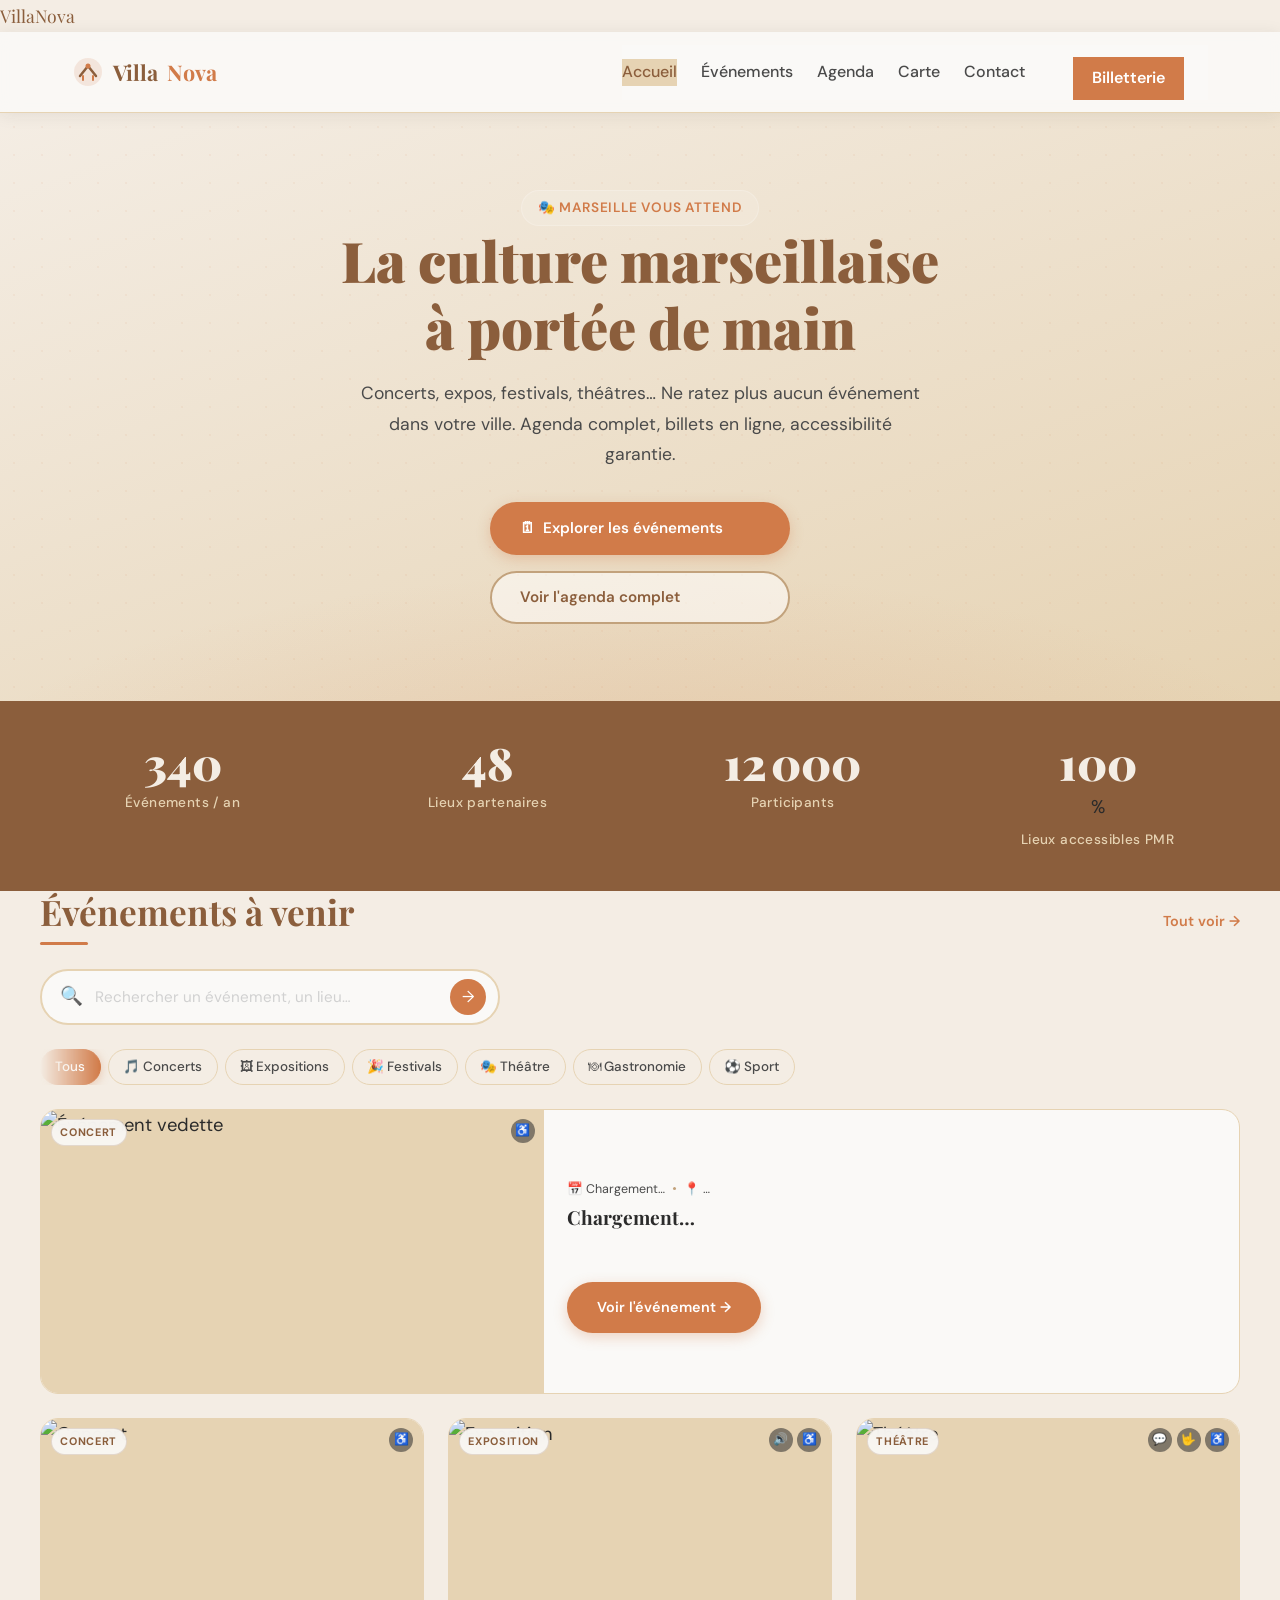
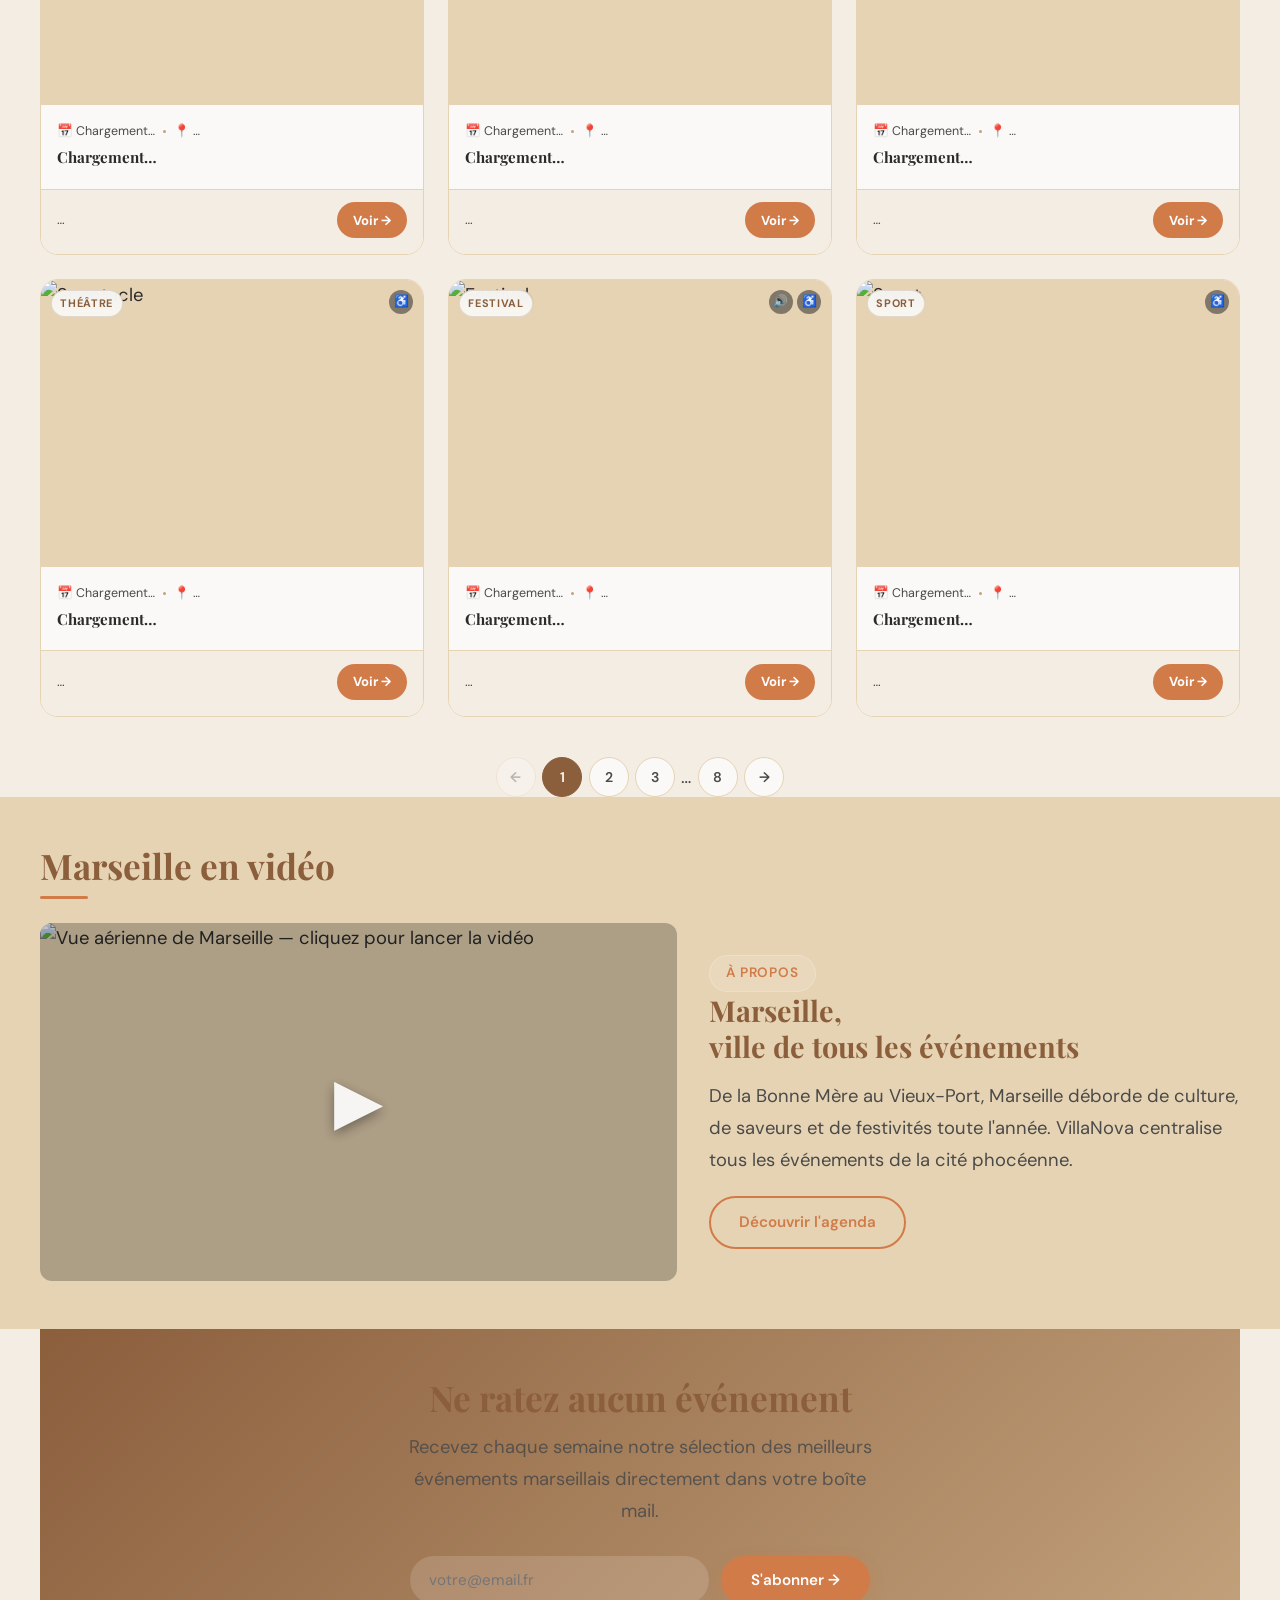
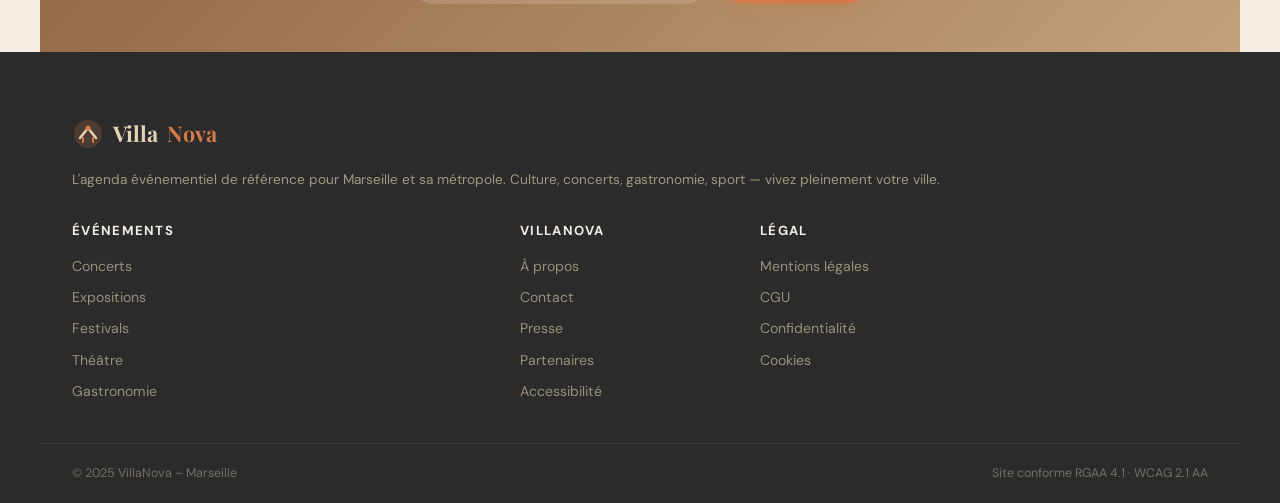
==== index.html @ 2a0ca574 "refonte href toujours en cours" ====
<!DOCTYPE html>
<html lang="fr">
<head>
  <meta charset="UTF-8">
  <meta name="viewport" content="width=device-width, initial-scale=1.0">
  <title>VillaNova – Événements à Marseille</title>
  <meta name="description" content="Découvrez tous les événements culturels, concerts, expositions et festivals à Marseille avec VillaNova, votre agenda événementiel marseillais.">
  <meta name="theme-color" content="#D17B49">
  <meta property="og:title" content="VillaNova – Événements à Marseille">
  <meta property="og:description" content="Agenda événementiel marseillais : culture, concerts, expos, gastronomie.">
  <meta property="og:type" content="website">
  <link rel="preconnect" href="https://fonts.googleapis.com">
  <link rel="preconnect" href="https://fonts.gstatic.com" crossorigin>
  <link href="https://fonts.googleapis.com/css2?family=Playfair+Display:wght@400;600;700;900&family=DM+Sans:wght@300;400;500;600&display=swap" rel="stylesheet">
  <link rel="stylesheet" href="SCSS/main.css" media="all">
</head>
<body>

  <!-- Loader -->
  <div id="page-loader" role="status" aria-label="Chargement de la page">
    <div class="loader-ring"></div>
    <span style="font-family:var(--font-titre);color:var(--brun-chaud);font-size:1.1rem;">VillaNova</span>
  </div>

  <a class="skip-link" href="#main-content">Aller au contenu principal</a>

  <!--HEADER-->
  <header class="site-header" role="banner">
    <div class="nav-inner">
      <a href="index.html" class="logo" aria-label="VillaNova - Accueil">
        <svg viewBox="0 0 32 32" fill="none" xmlns="http://www.w3.org/2000/svg" aria-hidden="true">
          <circle cx="16" cy="16" r="14" fill="#D17B49" opacity=".15"/>
          <path d="M8 20 L16 10 L24 20" stroke="#8B5E3C" stroke-width="2.5" stroke-linecap="round" stroke-linejoin="round"/>
          <path d="M11 20 L11 24 M21 20 L21 24" stroke="#D17B49" stroke-width="2" stroke-linecap="round"/>
          <circle cx="16" cy="10" r="2.5" fill="#D17B49"/>
        </svg>
        Villa<span class="accent">Nova</span>
      </a>
      <nav aria-label="Navigation principale">
        <ul class="nav-links" role="list">
          <li><a href="index.html" aria-current="page">Accueil</a></li>
          <li><a href="html/evenement-detail.html">Événements</a></li>
          <li><a href="html/agenda.html">Agenda</a></li>
          <li><a href="html/carte.html">Carte</a></li>
          <li><a href="html/contact.html">Contact</a></li>
          <li><a href="html/billeterie.html" class="nav-cta">Billetterie</a></li>
        </ul>
      </nav>
      <button class="nav-burger" id="nav-burger" aria-expanded="false" aria-controls="nav-links" aria-label="Ouvrir le menu">
        <span></span><span></span><span></span>
      </button>
    </div>
  </header>
  <!--main-->
  <main id="main-content">

    <!--HERO-->
    <section class="hero" aria-labelledby="hero-title">
      <div class="hero-content">
        <span class="hero-eyebrow" aria-hidden="true">🎭 Marseille vous attend</span>
        <h1 id="hero-title">La culture marseillaise<br>à portée de main</h1>
        <p>Concerts, expos, festivals, théâtres… Ne ratez plus aucun événement dans votre ville. Agenda complet, billets en ligne, accessibilité garantie.</p>
        <div class="hero-actions">
          <a href="html/evenement-detail.html" class="btn btn-primary">
            <span aria-hidden="true">🗓</span> Explorer les événements
          </a>
          <a href="html/agenda.html" class="btn btn-secondary">Voir l'agenda complet</a>
        </div>
      </div>
    </section>

    <!--STATS-->
    <section class="stats-band" aria-label="Statistiques VillaNova">
      <div class="stats-inner">
        <div class="stat-item animate-in">
          <strong data-count="340">0</strong>
          <span>Événements / an</span>
        </div>
        <div class="stat-item animate-in">
          <strong data-count="48">0</strong>
          <span>Lieux partenaires</span>
        </div>
        <div class="stat-item animate-in">
          <strong data-count="12000">0</strong>
          <span>Participants</span>
        </div>
        <div class="stat-item animate-in">
          <strong data-count="100">0</strong>%
          <span>Lieux accessibles PMR</span>
        </div>
      </div>
    </section>

    <!--EVENTS SECTION-->
    <section id="evenements" class="section" aria-labelledby="section-events-title">

      <div class="section-header">
        <h2 class="section-title" id="section-events-title">Événements à venir</h2>
        <a href="html/agenda.html" class="section-link" aria-label="Voir tous les événements">Tout voir →</a>
      </div>

      <!--Research -->
      <div class="search-bar" role="search" style="margin-bottom:1.5rem;">
        <span aria-hidden="true">🔍</span>
        <input type="search" id="search-input" placeholder="Rechercher un événement, un lieu…"
          aria-label="Rechercher un événement" autocomplete="off">
        <button id="search-btn" aria-label="Lancer la recherche">→</button>
      </div>

      <!--Filters-->
      <div class="filters-bar" role="group" aria-label="Filtrer par catégorie"
        style="position:static;background:transparent;border:none;padding:0 0 1.5rem;">
        <div class="filters-inner" style="padding:0;">
          <button class="filter-tag active" data-filter="all"      aria-pressed="true">Tous</button>
          <button class="filter-tag"        data-filter="concert"  aria-pressed="false">🎵 Concerts</button>
          <button class="filter-tag"        data-filter="expo"     aria-pressed="false">🖼 Expositions</button>
          <button class="filter-tag"        data-filter="festival" aria-pressed="false">🎉 Festivals</button>
          <button class="filter-tag"        data-filter="theatre"  aria-pressed="false">🎭 Théâtre</button>
          <button class="filter-tag"        data-filter="gastro"   aria-pressed="false">🍽 Gastronomie</button>
          <button class="filter-tag"        data-filter="sport"    aria-pressed="false">⚽ Sport</button>
        </div>
      </div>

      <!--EVENTS SCHEDULE-->
      <div class="events-grid" id="events-grid" role="list">

        <!--FEATURED EVENT — dynamically loaded from OpenAgenda-->
        <article class="event-card event-featured" data-category="concert" role="listitem" aria-labelledby="ev-feat-title">
          <div class="card-img-wrap">
            <picture>
              <img
                id="ev-feat-img"
                src="https://images.unsplash.com/photo-1514320291840-2e0a9bf2a9ae?w=800&q=80"
                alt="Événement vedette"
                loading="eager"
                width="800"
                height="450">
            </picture>
            <span class="card-badge" id="ev-feat-badge" aria-label="Catégorie">Concert</span>
            <div class="card-accessibility" aria-label="Accessibilité">
              <span title="Accessible PMR" aria-label="Accès fauteuil roulant">♿</span>
            </div>
          </div>
          <div class="card-body">
            <div class="card-meta">
              <span id="ev-feat-date">📅 Chargement…</span>
              <span class="dot" aria-hidden="true"></span>
              <span id="ev-feat-place">📍 …</span>
            </div>
            <h3 class="card-title" id="ev-feat-title">Chargement…</h3>
            <p class="card-desc" id="ev-feat-desc"></p>
            <div class="detail-tags" id="ev-feat-tags" style="margin-top:.8rem;"></div>
            <div style="margin-top:1.2rem;">
              <a id="ev-feat-link" href="html/evenement-detail.html" class="btn btn-primary" style="font-size:.9rem;">Voir l'événement →</a>
            </div>
          </div>
        </article>

        <!--CARDS 1 — OpenAgenda ev1-->
        <article class="event-card" data-category="concert" role="listitem" aria-labelledby="ev1-title">
          <div class="card-img-wrap">
            <picture>
              <img id="ev1-img" src="" alt="Concert" loading="lazy" width="600" height="338">
            </picture>
            <span id="ev1-badge" class="card-badge">Concert</span>
            <div class="card-accessibility" aria-label="Accessibilité">
              <span title="Accessible PMR" aria-label="Accès fauteuil roulant">♿</span>
            </div>
          </div>
          <div class="card-body">
            <div class="card-meta">
              <span id="ev1-date">📅 Chargement…</span>
              <span class="dot" aria-hidden="true"></span>
              <span id="ev1-place">📍 …</span>
            </div>
            <h3 class="card-title" id="ev1-title">Chargement…</h3>
            <p class="card-desc" id="ev1-desc"></p>
          </div>
          <div class="card-footer">
            <span class="card-price" id="ev1-prix">…</span>
            <a id="ev1-link" href="html/evenement-detail.html" class="card-cta">Voir →</a>
          </div>
        </article>

        <!--CARDS 2 — OpenAgenda ev2-->
        <article class="event-card" data-category="expo" role="listitem" aria-labelledby="ev2-title">
          <div class="card-img-wrap">
            <picture>
              <img id="ev2-img" src="" alt="Exposition" loading="lazy" width="600" height="338">
            </picture>
            <span id="ev2-badge" class="card-badge">Exposition</span>
            <div class="card-accessibility" aria-label="Accessibilité">
              <span title="Audiodescription disponible">🔊</span>
              <span title="Accessible PMR">♿</span>
            </div>
          </div>
          <div class="card-body">
            <div class="card-meta">
              <span id="ev2-date">📅 Chargement…</span>
              <span class="dot" aria-hidden="true"></span>
              <span id="ev2-place">📍 …</span>
            </div>
            <h3 class="card-title" id="ev2-title">Chargement…</h3>
            <p class="card-desc" id="ev2-desc"></p>
          </div>
          <div class="card-footer">
            <span class="card-price" id="ev2-prix">…</span>
            <a id="ev2-link" href="html/evenement-detail.html" class="card-cta">Voir →</a>
          </div>
        </article>

        <!--CARDS 3 — OpenAgenda ev3-->
        <article class="event-card" data-category="theatre" role="listitem" aria-labelledby="ev3-title">
          <div class="card-img-wrap">
            <picture>
              <img id="ev3-img" src="" alt="Théâtre" loading="lazy" width="600" height="338">
            </picture>
            <span id="ev3-badge" class="card-badge">Théâtre</span>
            <div class="card-accessibility">
              <span title="Sous-titrage">💬</span>
              <span title="Langue des signes">🤟</span>
              <span title="Accessible PMR">♿</span>
            </div>
          </div>
          <div class="card-body">
            <div class="card-meta">
              <span id="ev3-date">📅 Chargement…</span>
              <span class="dot" aria-hidden="true"></span>
              <span id="ev3-place">📍 …</span>
            </div>
            <h3 class="card-title" id="ev3-title">Chargement…</h3>
            <p class="card-desc" id="ev3-desc"></p>
          </div>
          <div class="card-footer">
            <span class="card-price" id="ev3-prix">…</span>
            <a id="ev3-link" href="html/evenement-detail.html" class="card-cta">Voir →</a>
          </div>
        </article>

        <!--CARDS 4 — OpenAgenda ev4-->
        <article class="event-card" data-category="theatre" role="listitem" aria-labelledby="ev4-title">
          <div class="card-img-wrap">
            <picture>
              <img id="ev4-img" src="" alt="Spectacle" loading="lazy" width="600" height="338">
            </picture>
            <span id="ev4-badge" class="card-badge">Théâtre</span>
            <div class="card-accessibility">
              <span title="Accessible PMR">♿</span>
            </div>
          </div>
          <div class="card-body">
            <div class="card-meta">
              <span id="ev4-date">📅 Chargement…</span>
              <span class="dot" aria-hidden="true"></span>
              <span id="ev4-place">📍 …</span>
            </div>
            <h3 class="card-title" id="ev4-title">Chargement…</h3>
            <p class="card-desc" id="ev4-desc"></p>
          </div>
          <div class="card-footer">
            <span class="card-price" id="ev4-prix">…</span>
            <a id="ev4-link" href="html/evenement-detail.html" class="card-cta">Voir →</a>
          </div>
        </article>

        <!--CARDS 5 — OpenAgenda ev5-->
        <article class="event-card" data-category="festival" role="listitem" aria-labelledby="ev5-title">
          <div class="card-img-wrap">
            <picture>
              <img id="ev5-img" src="" alt="Festival" loading="lazy" width="600" height="338">
            </picture>
            <span id="ev5-badge" class="card-badge">Festival</span>
            <div class="card-accessibility">
              <span title="Audiodescription">🔊</span>
              <span title="Accessible PMR">♿</span>
            </div>
          </div>
          <div class="card-body">
            <div class="card-meta">
              <span id="ev5-date">📅 Chargement…</span>
              <span class="dot" aria-hidden="true"></span>
              <span id="ev5-place">📍 …</span>
            </div>
            <h3 class="card-title" id="ev5-title">Chargement…</h3>
            <p class="card-desc" id="ev5-desc"></p>
          </div>
          <div class="card-footer">
            <span class="card-price" id="ev5-prix">…</span>
            <a id="ev5-link" href="html/evenement-detail.html" class="card-cta">Voir →</a>
          </div>
        </article>

        <!--CARDS 6 — OpenAgenda ev6-->
        <article class="event-card" data-category="sport" role="listitem" aria-labelledby="ev6-title">
          <div class="card-img-wrap">
            <picture>
              <img id="ev6-img" src="" alt="Sport" loading="lazy" width="600" height="338">
            </picture>
            <span id="ev6-badge" class="card-badge">Sport</span>
            <div class="card-accessibility">
              <span title="Accessible PMR">♿</span>
            </div>
          </div>
          <div class="card-body">
            <div class="card-meta">
              <span id="ev6-date">📅 Chargement…</span>
              <span class="dot" aria-hidden="true"></span>
              <span id="ev6-place">📍 …</span>
            </div>
            <h3 class="card-title" id="ev6-title">Chargement…</h3>
            <p class="card-desc" id="ev6-desc"></p>
          </div>
          <div class="card-footer">
            <span class="card-price" id="ev6-prix">…</span>
            <a id="ev6-link" href="html/evenement-detail.html" class="card-cta">Voir →</a>
          </div>
        </article>

      </div><!-- /events-grid -->

      <!--Paging-->
      <nav class="pagination" aria-label="Pagination des événements" style="margin-top:2.5rem;">
        <button class="page-btn" aria-label="Page précédente" disabled>←</button>
        <button class="page-btn active" aria-current="page" aria-label="Page 1">1</button>
        <button class="page-btn" aria-label="Page 2">2</button>
        <button class="page-btn" aria-label="Page 3">3</button>
        <span style="display:flex;align-items:center;color:var(--gris-fonce);">…</span>
        <button class="page-btn" aria-label="Page 8">8</button>
        <button class="page-btn" aria-label="Page suivante">→</button>
      </nav>

    </section>

    <!--VIDEO SECTION-->
    <section class="section animate-in" aria-labelledby="video-section-title"
      style="background:var(--sable-moyen);max-width:100%;padding:3rem 1.5rem;">
      <div style="max-width:1200px;margin:0 auto;">
        <div class="section-header">
          <h2 class="section-title" id="video-section-title">Marseille en vidéo</h2>
        </div>
        <div style="display:grid;grid-template-columns:1.2fr 1fr;gap:2rem;align-items:center;">
          <div class="media-item has-video"
               id="open-video"
               data-video-trigger
               tabindex="0"
               role="button"
               aria-label="Lire la vidéo de présentation de Marseille"
               aria-haspopup="dialog">
            <img src="https://images.unsplash.com/photo-1555993539-1732b0258235?w=800&q=75"
                 alt="Vue aérienne de Marseille — cliquez pour lancer la vidéo"
                 loading="lazy"
                 width="800"
                 height="450">
          </div>
          <div>
            <p class="hero-eyebrow" style="text-align:left;">À propos</p>
            <h3 style="font-family:var(--font-titre);font-size:1.8rem;color:var(--brun-chaud);margin-bottom:1rem;line-height:1.25;">
              Marseille,<br>ville de tous les événements
            </h3>
            <p style="color:var(--gris-fonce);line-height:1.75;margin-bottom:1.2rem;">
              De la Bonne Mère au Vieux-Port, Marseille déborde de culture, de saveurs et de festivités toute l'année.
              VillaNova centralise tous les événements de la cité phocéenne.
            </p>
            <a href="html/agenda.html" class="btn btn-outline">Découvrir l'agenda</a>
          </div>
        </div>
      </div>
    </section>

    <!-- MODAL VIDÉO -->
    <div id="video-modal"
         class="video-modal"
         role="dialog"
         aria-modal="true"
         aria-label="Vidéo de présentation de Marseille"
         aria-hidden="true">
      <button class="video-modal-close" aria-label="Fermer la vidéo">✕</button>
      <video controls preload="metadata"
        poster="assets/images/marseille-preview.jpg"
        aria-label="Présentation vidéo de Marseille">
        <source src="assets/videos/promotion.mp4" type="video/mp4">
        Votre navigateur ne supporte pas la lecture vidéo.
      </video>
    </div>

    <!--NEWSLETTER-->
    <section class="section animate-in" aria-labelledby="newsletter-title">
      <div style="background:linear-gradient(135deg,var(--brun-chaud),var(--sable-fonce));border-radius:var(--radius-lg);padding:3rem 2.5rem;text-align:center;color:var(--blanc-casse);">
        <h2 id="newsletter-title" style="font-family:var(--font-titre);font-size:clamp(1.5rem,3vw,2.2rem);margin-bottom:.75rem;">Ne ratez aucun événement</h2>
        <p style="opacity:.85;max-width:480px;margin:0 auto 1.8rem;">Recevez chaque semaine notre sélection des meilleurs événements marseillais directement dans votre boîte mail.</p>
        <form style="display:flex;gap:.75rem;max-width:460px;margin:0 auto;flex-wrap:wrap;justify-content:center;"
          aria-label="Formulaire d'inscription newsletter" id="newsletter-form">
          <label for="newsletter-email" class="sr-only">Votre adresse email</label>
          <input type="email" id="newsletter-email" name="email" placeholder="votre@email.fr" required
            style="flex:1;min-width:220px;padding:.75rem 1.2rem;border-radius:50px;border:none;font-family:var(--font-corps);font-size:.95rem;background:rgba(250,249,247,.15);color:#fff;outline:none;"
            aria-label="Votre adresse email">
          <button type="submit" class="btn btn-primary" style="white-space:nowrap;">S'abonner →</button>
        </form>
      </div>
    </section>

  </main>

  <!--FOOTER-->
  <footer class="site-footer" role="contentinfo">
    <div class="footer-inner">
      <div class="footer-brand">
        <a href="index.html" class="logo" aria-label="VillaNova - Accueil">
          <svg viewBox="0 0 32 32" fill="none" width="24" aria-hidden="true">
            <circle cx="16" cy="16" r="14" fill="#D17B49" opacity=".2"/>
            <path d="M8 20 L16 10 L24 20" stroke="#E6D3B3" stroke-width="2.5" stroke-linecap="round" stroke-linejoin="round"/>
            <path d="M11 20 L11 24 M21 20 L21 24" stroke="#D17B49" stroke-width="2" stroke-linecap="round"/>
            <circle cx="16" cy="10" r="2.5" fill="#D17B49"/>
          </svg>
          Villa<span class="accent">Nova</span>
        </a>
        <p>L'agenda événementiel de référence pour Marseille et sa métropole. Culture, concerts, gastronomie, sport — vivez pleinement votre ville.</p>
      </div>
      <div class="footer-col">
        <h3>Événements</h3>
        <a href="#">Concerts</a><a href="#">Expositions</a><a href="#">Festivals</a><a href="#">Théâtre</a><a href="#">Gastronomie</a>
      </div>
      <div class="footer-col">
        <h3>VillaNova</h3>
        <a href="#">À propos</a><a href="html/contact.html">Contact</a><a href="#">Presse</a><a href="#">Partenaires</a><a href="#">Accessibilité</a>
      </div>
      <div class="footer-col">
        <h3>Légal</h3>
        <a href="#">Mentions légales</a><a href="#">CGU</a><a href="#">Confidentialité</a><a href="#">Cookies</a>
      </div>
    </div>
    <div class="footer-bottom">
      <span>© 2025 VillaNova – Marseille</span>
      <span>Site conforme RGAA 4.1 · WCAG 2.1 AA</span>
    </div>
  </footer>

  <div class="toast-container" aria-live="polite" aria-atomic="true" role="status"></div>

  <script src="js/main.js" defer></script>

</body>
</html>
---- SCSS/main.css ----
@charset "UTF-8";
:root {
  /* Couleurs principales */
  --sable-clair: #F4EDE4;
  --sable-moyen: #E6D3B3;
  --sable-fonce: #C2A27C;
  --terracotta: #D17B49;
  --brun-chaud: #8B5E3C;
  /* Neutres */
  --blanc-casse: #FAF9F7;
  --gris-clair: #D1D1D1;
  --gris-fonce: #4A4A4A;
  --noir-doux: #2B2B2B;
  /* Statuts */
  --ok: #2a7d4f;
  --warn: #b45309;
  --low: #be123c;
  /* Typographie */
  --font-titre: 'Playfair Display', Georgia, serif;
  --font-corps: 'DM Sans', 'Helvetica Neue', sans-serif;
  /* Layout */
  --header-h: 64px;
  --container-max: 1200px;
  --section-pad: clamp(2.5rem, 5vw, 4.5rem) clamp(1rem, 4vw, 2rem);
  --gap-cards: 1.5rem;
  /* Rayons */
  --r-sm: 8px;
  --r-md: 12px;
  --r-lg: 18px;
  --r-pill: 50px;
  /* Ombres */
  --shadow-card: 0 4px 24px rgba(43,43,43,.09);
  --shadow-hover: 0 10px 40px rgba(43,43,43,.16);
  --shadow-header: 0 2px 16px rgba(43,43,43,.08);
  --shadow-drawer: 0 0 60px rgba(43,43,43,.22);
  /* Transitions */
  --dur: .25s;
  --ease: cubic-bezier(.4,0,.2,1);
  /* Animations */
  --anim-duration: 600ms;
  --anim-easing: cubic-bezier(0.22, 1, 0.36, 1);
  --anim-stagger: 80ms;
}

*, *::before, *::after {
  box-sizing: border-box;
  margin: 0;
  padding: 0;
}

html {
  scroll-behavior: smooth;
  font-size: 16px;
  -webkit-text-size-adjust: 100%;
}

img, video {
  max-width: 100%;
  display: block;
}

ul, ol {
  list-style: none;
}

a {
  text-decoration: none;
  color: inherit;
}

button {
  cursor: pointer;
  border: none;
  background: none;
  font-family: inherit;
}

body {
  font-family: var(--font-corps);
  font-size: 1rem;
  font-weight: 400;
  line-height: 1.65;
  color: var(--noir-doux);
  background-color: var(--sable-clair);
  -webkit-font-smoothing: antialiased;
  min-height: 100vh;
}

h1, h2, h3, h4 {
  font-family: var(--font-titre);
  line-height: 1.2;
  color: var(--brun-chaud);
}

h1 {
  font-size: clamp(2rem, 5vw, 3.5rem);
  font-weight: 900;
}

h2 {
  font-size: clamp(1.5rem, 3vw, 2.2rem);
  font-weight: 700;
}

h3 {
  font-size: clamp(1rem, 2vw, 1.3rem);
  font-weight: 700;
}

p {
  color: var(--gris-fonce);
  line-height: 1.75;
}

.skip-link {
  position: absolute;
  top: -100%;
  left: 1rem;
  background: var(--terracotta);
  color: #fff;
  padding: 0.6rem 1.2rem;
  border-radius: var(--r-pill);
  font-weight: 600;
  font-size: 0.9rem;
  z-index: 9999;
  transition: top var(--dur) var(--ease);
}
.skip-link:focus {
  top: 1rem;
  outline: 3px solid var(--brun-chaud);
  outline-offset: 2px;
}

:focus-visible {
  outline: 3px solid var(--terracotta);
  outline-offset: 3px;
  border-radius: 3px;
}

.sr-only {
  position: absolute;
  width: 1px;
  height: 1px;
  overflow: hidden;
  clip: rect(0 0 0 0);
  white-space: nowrap;
}

@media (prefers-reduced-motion: reduce) {
  *, *::before, *::after {
    animation-duration: 0.01ms !important;
    animation-iteration-count: 1 !important;
    transition-duration: 0.01ms !important;
    scroll-behavior: auto !important;
  }
}
@keyframes fadeUp {
  from {
    opacity: 0;
    transform: translateY(24px);
  }
  to {
    opacity: 1;
    transform: translateY(0);
  }
}
@keyframes spin {
  to {
    transform: rotate(360deg);
  }
}
@keyframes pulse {
  0%, 100% {
    opacity: 1;
  }
  50% {
    opacity: 0.5;
  }
}
.animate-in {
  opacity: 0;
  transform: translateY(28px);
  transition: opacity 0.55s ease, transform 0.55s ease;
}
.animate-in.visible {
  opacity: 1;
  transform: translateY(0);
}

.dot {
  width: 3px;
  height: 3px;
  border-radius: 50%;
  background: var(--sable-fonce);
}

.site-header {
  position: sticky;
  top: 0;
  z-index: 500;
  background: rgba(250, 249, 247, 0.92);
  backdrop-filter: blur(10px);
  border-bottom: 1px solid var(--sable-moyen);
  box-shadow: var(--shadow-header);
  height: var(--header-h);
}

.nav-inner {
  max-width: var(--container-max);
  margin: 0 auto;
  padding: 0 clamp(1rem, 3vw, 2rem);
  height: 100%;
  display: flex;
  align-items: center;
  justify-content: space-between;
  gap: 1.5rem;
}

/* ── Logo ── */
.logo {
  display: flex;
  align-items: center;
  gap: 0.55rem;
  font-family: var(--font-titre);
  font-size: 1.35rem;
  font-weight: 700;
  color: var(--brun-chaud);
  white-space: nowrap;
  flex-shrink: 0;
  z-index: 10000; /* ← IMPORTANT pour rester cliquable */
}
.logo svg {
  width: 32px;
  height: 32px;
  flex-shrink: 0;
}
.logo .accent {
  color: var(--terracotta);
}

/* ── Nav links (desktop) ── */
.nav-links {
  display: flex;
  align-items: center;
  gap: 0.25rem;
  transition: all var(--dur) var(--ease);
}
.nav-links a {
  font-size: 0.9rem;
  font-weight: 500;
  color: var(--gris-fonce);
  padding: 0.45rem 0.75rem;
  border-radius: var(--radius-pill);
  transition: color var(--dur) var(--ease), background var(--dur) var(--ease);
}
.nav-links a:hover, .nav-links a[aria-current=page] {
  color: var(--brun-chaud);
  background: var(--sable-moyen);
}
.nav-links .nav-cta {
  background: var(--terracotta);
  color: #fff;
  padding: 0.5rem 1.2rem;
  border-radius: var(--radius-pill);
  font-weight: 600;
  transition: background var(--dur) var(--ease), transform var(--dur) var(--ease);
}
.nav-links .nav-cta:hover {
  background: var(--brun-chaud);
  transform: translateY(-1px);
  color: #fff;
}

/* ── Burger (mobile) ── */
.nav-burger {
  display: none;
  flex-direction: column;
  gap: 5px;
  padding: 0.4rem;
  border-radius: var(--radius-sm);
  transition: background var(--dur) var(--ease);
  cursor: pointer;
  border: none;
  background: transparent;
  z-index: 10001; /* ← IMPORTANT */
}
.nav-burger:hover {
  background: var(--sable-moyen);
}
.nav-burger span {
  display: block;
  width: 22px;
  height: 2px;
  background: var(--brun-chaud);
  border-radius: 2px;
  transition: transform var(--dur) var(--ease), opacity var(--dur) var(--ease);
}
.nav-burger[aria-expanded=true] span:nth-child(1) {
  transform: translateY(7px) rotate(45deg);
}
.nav-burger[aria-expanded=true] span:nth-child(2) {
  opacity: 0;
  transform: scaleX(0);
}
.nav-burger[aria-expanded=true] span:nth-child(3) {
  transform: translateY(-7px) rotate(-45deg);
}

/* =========================================
   FOOTER — MOBILE FIRST
   ========================================= */
.site-footer {
  background: var(--noir-doux);
  color: var(--sable-moyen);
  margin-top: 0;
}

.footer-inner {
  max-width: var(--container-max);
  margin: 0 auto;
  padding: clamp(2rem, 5vw, 4rem) clamp(1rem, 4vw, 2rem) 2rem;
  display: grid;
  grid-template-columns: 1fr; /* MOBILE = 1 colonne */
  gap: 2.5rem;
}

/* Branding */
.footer-brand .logo {
  color: var(--sable-moyen);
  margin-bottom: 1rem;
}
.footer-brand .logo .accent {
  color: var(--terracotta);
}

.footer-brand p {
  font-size: 0.85rem;
  line-height: 1.7;
  color: rgba(230, 211, 179, 0.65);
}

/* Colonnes */
.footer-col h3 {
  font-family: var(--font-corps);
  font-size: 0.82rem;
  font-weight: 700;
  letter-spacing: 0.1em;
  text-transform: uppercase;
  color: var(--sable-clair);
  margin-bottom: 1rem;
}

.footer-col a {
  display: block;
  font-size: 0.88rem;
  color: rgba(230, 211, 179, 0.6);
  margin-bottom: 0.5rem;
  transition: color var(--dur) var(--ease);
}
.footer-col a:hover {
  color: var(--sable-moyen);
}

/* Bas de footer */
.footer-bottom {
  max-width: var(--container-max);
  margin: 0 auto;
  padding: 1.2rem clamp(1rem, 4vw, 2rem);
  border-top: 1px solid rgba(255, 255, 255, 0.07);
  display: flex;
  align-items: center;
  justify-content: space-between;
  gap: 1rem;
  flex-wrap: wrap;
  font-size: 0.78rem;
  color: rgba(230, 211, 179, 0.4);
}

.section {
  max-width: var(--container-max);
  margin: 0 auto;
  padding: var(--section-padding);
}

.section-header {
  display: flex;
  align-items: baseline;
  justify-content: space-between;
  gap: 1rem;
  margin-bottom: 1.5rem;
  flex-wrap: wrap;
}

.section-title {
  position: relative;
}
.section-title::after {
  content: "";
  display: block;
  width: 48px;
  height: 3px;
  background: var(--terracotta);
  border-radius: 2px;
  margin-top: 0.5rem;
}

.section-link {
  font-size: 0.9rem;
  font-weight: 600;
  color: var(--terracotta);
  transition: color var(--dur) var(--ease), gap var(--dur) var(--ease);
  white-space: nowrap;
}
.section-link:hover {
  color: var(--brun-chaud);
  gap: 0.5rem;
}

.events-grid {
  display: grid;
  grid-template-columns: repeat(3, 1fr);
  gap: var(--gap-cards);
}

.events-billet-grid {
  display: grid;
  grid-template-columns: repeat(3, 1fr);
  gap: var(--gap-cards);
  align-items: start;
}

.btn {
  display: inline-flex;
  align-items: center;
  gap: 0.5rem;
  padding: 0.75rem 1.75rem;
  border-radius: var(--r-pill);
  font-family: var(--font-corps);
  font-size: 0.95rem;
  font-weight: 600;
  min-height: 48px;
  border: 2px solid transparent;
  cursor: pointer;
  transition: background var(--dur) var(--ease), color var(--dur) var(--ease), border-color var(--dur) var(--ease), transform var(--dur) var(--ease), box-shadow var(--dur) var(--ease);
}
.btn:active {
  transform: translateY(1px);
}

.btn-primary {
  background: var(--terracotta);
  color: #fff;
  box-shadow: 0 4px 14px rgba(209, 123, 73, 0.3);
}
.btn-primary:hover {
  background: var(--brun-chaud);
  box-shadow: 0 6px 20px rgba(139, 94, 60, 0.35);
  transform: translateY(-2px);
}

.btn-secondary {
  background: rgba(255, 255, 255, 0.55);
  color: var(--brun-chaud);
  border-color: var(--sable-fonce);
}
.btn-secondary:hover {
  background: var(--blanc-casse);
  border-color: var(--brun-chaud);
}

.btn-outline {
  background: transparent;
  color: var(--terracotta);
  border-color: var(--terracotta);
}
.btn-outline:hover {
  background: var(--terracotta);
  color: #fff;
}

.btn-ghost {
  background: var(--sable-moyen);
  color: var(--brun-chaud);
}
.btn-ghost:hover {
  background: var(--sable-fonce);
  color: var(--blanc-casse);
}

.search-bar {
  display: flex;
  align-items: center;
  gap: 0.75rem;
  background: var(--blanc-casse);
  border: 2px solid var(--sable-moyen);
  border-radius: var(--r-pill);
  padding: 0.5rem 0.75rem 0.5rem 1.1rem;
  max-width: 460px;
  transition: border-color var(--dur) var(--ease), box-shadow var(--dur) var(--ease);
}
.search-bar:focus-within {
  border-color: var(--terracotta);
  box-shadow: 0 0 0 4px rgba(209, 123, 73, 0.12);
}
.search-bar input {
  flex: 1;
  border: none;
  background: transparent;
  font-family: var(--font-corps);
  font-size: 0.95rem;
  color: var(--noir-doux);
  outline: none;
}
.search-bar input::-moz-placeholder {
  color: var(--gris-clair);
}
.search-bar input::placeholder {
  color: var(--gris-clair);
}
.search-bar button {
  width: 36px;
  height: 36px;
  border-radius: 50%;
  background: var(--terracotta);
  color: #fff;
  font-size: 1rem;
  display: flex;
  align-items: center;
  justify-content: center;
}
.search-bar button:hover {
  background: var(--brun-chaud);
}

/* ============================
   FILTRES — scroll horizontal mobile
============================ */
.filters-bar,
.filters-band {
  padding: 0.5rem 0; /* ← 0 sur les côtés, le scroll doit dépasser */
  overflow: visible; /* ← le parent ne doit PAS clipper */
}

.filters-inner {
  flex-wrap: nowrap; /* ← annule wrap du desktop */
  overflow-x: auto;
  overflow-y: visible;
  gap: 0.5rem;
  padding: 0.3rem 1rem 0.5rem; /* ← padding latéral ICI, pas sur le parent */
  -webkit-overflow-scrolling: touch;
  scrollbar-width: none;
  -webkit-mask-image: linear-gradient(to right, transparent 0%, black 5%, black 95%, transparent 100%);
  mask-image: linear-gradient(to right, transparent 0%, black 5%, black 95%, transparent 100%);
}
.filters-inner::-webkit-scrollbar {
  display: none;
}

.filter-tag,
.filter-chip {
  flex-shrink: 0;
  white-space: nowrap;
  padding: 0.38rem 0.85rem;
  font-size: 0.82rem;
  min-height: 34px;
}

/* Tri — passe sous les filtres sur mobile */
.filter-sep {
  display: none;
}

.sort-label,
.sort-select {
  display: none;
}

.card-badge {
  position: absolute;
  top: 0.75rem;
  left: 0.75rem;
  background: rgba(250, 249, 247, 0.92);
  color: var(--brun-chaud);
  font-size: 0.72rem;
  font-weight: 700;
  letter-spacing: 0.06em;
  text-transform: uppercase;
  padding: 0.25rem 0.65rem;
  border-radius: var(--r-pill);
  backdrop-filter: blur(6px);
  border: 1px solid rgba(139, 94, 60, 0.2);
}

.card-accessibility {
  position: absolute;
  top: 0.75rem;
  right: 0.75rem;
  display: flex;
  gap: 0.3rem;
}
.card-accessibility span {
  width: 28px;
  height: 28px;
  border-radius: 50%;
  background: rgba(43, 43, 43, 0.55);
  backdrop-filter: blur(4px);
  display: flex;
  align-items: center;
  justify-content: center;
  font-size: 0.85rem;
}
.card-accessibility span:hover {
  background: var(--brun-chaud);
}

.card-meta {
  display: flex;
  align-items: center;
  gap: 0.5rem;
  font-size: 0.78rem;
  color: var(--gris-fonce);
  flex-wrap: wrap;
}

.card-title {
  font-family: var(--font-titre);
  font-size: 1rem;
  font-weight: 700;
  color: var(--noir-doux);
  line-height: 1.3;
}

.card-desc {
  font-size: 0.85rem;
  color: var(--gris-fonce);
  line-height: 1.6;
  display: -webkit-box;
  -webkit-line-clamp: 3;
  -webkit-box-orient: vertical;
  overflow: hidden;
}

.card-footer {
  display: flex;
  align-items: center;
  justify-content: space-between;
  padding: 0.75rem 1.1rem;
  border-top: 1px solid var(--sable-moyen);
  background: var(--sable-clair);
}

.card-price {
  font-size: 0.85rem;
  color: var(--gris-fonce);
}
.card-price strong {
  color: var(--brun-chaud);
}
.card-price .free {
  color: #2a7d4f;
  font-weight: 700;
}

.card-cta {
  display: inline-flex;
  align-items: center;
  padding: 0.4rem 1rem;
  border-radius: var(--r-pill);
  background: var(--terracotta);
  color: #fff;
  font-size: 0.82rem;
  font-weight: 700;
  min-height: 36px;
  transition: background var(--dur) var(--ease);
}
.card-cta:hover {
  background: var(--brun-chaud);
  transform: translateX(2px);
}

.cards-grid {
  display: grid;
  grid-template-columns: repeat(3, 1fr);
  gap: var(--gap-cards);
}

.event-card {
  background: var(--blanc-casse);
  border: 1px solid var(--sable-moyen);
  border-radius: var(--r-lg);
  overflow: hidden;
  display: flex;
  flex-direction: column;
  transition: transform var(--dur) var(--ease), box-shadow var(--dur) var(--ease), border-color var(--dur) var(--ease);
  box-shadow: var(--shadow-card);
}
.event-card:hover {
  transform: translateY(-4px);
  box-shadow: var(--shadow-hover);
  border-color: var(--sable-fonce);
}
.event-card:hover .card-img-wrap img {
  transform: scale(1.04);
}

.card-img-wrap {
  position: relative;
  overflow: hidden;
  aspect-ratio: 16/9;
  background: var(--sable-moyen);
}
.card-img-wrap img {
  width: 100%;
  height: 100%;
  -o-object-fit: cover;
     object-fit: cover;
  transition: transform 0.45s ease;
}

.card-body {
  padding: 1rem 1.1rem;
  flex: 1;
  display: flex;
  flex-direction: column;
  gap: 0.4rem;
}

.events-grid {
  display: grid;
  grid-template-columns: repeat(3, 1fr);
  gap: var(--gap-cards);
}

.event-featured {
  grid-column: 1/-1;
  display: grid;
  grid-template-columns: 1.6fr 1fr;
}
.event-featured .card-img-wrap {
  aspect-ratio: unset;
  min-height: 260px;
}
.event-featured .card-body {
  padding: 1.6rem 1.8rem;
  justify-content: center;
}
.event-featured .card-title {
  font-size: 1.2rem;
}
.event-featured .card-desc {
  -webkit-line-clamp: 4;
}

.billet-card {
  background: var(--blanc-casse);
  border: 1px solid var(--sable-moyen);
  border-radius: var(--r-lg);
  overflow: hidden;
  display: flex;
  flex-direction: column;
  box-shadow: var(--shadow-card);
  transition: transform var(--dur) var(--ease), box-shadow var(--dur) var(--ease), border-color var(--dur) var(--ease);
}
.billet-card:hover {
  transform: translateY(-5px);
  box-shadow: var(--shadow-hover);
  border-color: var(--sable-fonce);
}

.billet-card-img {
  position: relative;
  overflow: hidden;
  aspect-ratio: 16/9;
  background: var(--sable-moyen);
}
.billet-card-img img {
  width: 100%;
  height: 100%;
  -o-object-fit: cover;
     object-fit: cover;
  transition: transform 0.5s ease;
}

.billet-card:hover .billet-card-img img {
  transform: scale(1.05);
}

.events-billet-grid {
  display: grid;
  grid-template-columns: repeat(3, 1fr);
  gap: var(--gap-cards);
}

.billet-featured {
  grid-column: 1/-1;
  display: grid;
  grid-template-columns: 1.5fr 1fr;
}
.billet-featured .billet-card-img {
  aspect-ratio: unset;
  min-height: 260px;
}
.billet-featured .billet-card-body {
  padding: 1.6rem 1.8rem;
  justify-content: center;
}
.billet-featured .card-title {
  font-size: 1.2rem;
}
.billet-featured .card-desc {
  -webkit-line-clamp: 4;
}

.ticket-line {
  display: flex;
  justify-content: space-between;
  align-items: center;
  padding: 0.8rem 0;
  border-bottom: 1px solid var(--sable-moyen);
}
.ticket-line:last-child {
  border-bottom: none;
}

.ticket-info {
  display: flex;
  flex-direction: column;
  gap: 0.15rem;
}
.ticket-info strong {
  font-size: 0.95rem;
  color: var(--brun-chaud);
}
.ticket-info .ticket-price {
  font-size: 0.85rem;
  color: var(--gris-fonce);
}

/* --- TON CONTENEUR RÉEL --- */
.qty-control {
  display: flex;
  align-items: center;
  gap: 0.5rem; /* espace entre - / nombre / + */
}

/* --- Boutons – et + --- */
.qty-btn {
  width: 28px;
  height: 28px;
  display: flex;
  align-items: center;
  justify-content: center;
  border-radius: var(--r-pill);
  border: 1px solid var(--sable-moyen);
  background: var(--sable-clair);
  color: var(--brun-chaud);
  font-size: 1.1rem;
  font-weight: 700;
  cursor: pointer;
  transition: all var(--dur) var(--ease);
}
.qty-btn:hover {
  background: var(--sable-moyen);
  border-color: var(--sable-fonce);
  transform: translateY(-2px);
}

/* --- Le nombre au centre --- */
.qty-val {
  min-width: 22px;
  text-align: center;
  font-size: 0.95rem;
  font-weight: 600;
  color: var(--brun-chaud);
  display: inline-block; /* IMPORTANT pour l’alignement */
}

.hero {
  min-height: clamp(360px, 55vh, 560px);
  display: flex;
  align-items: center;
  justify-content: center;
  text-align: center;
  padding: clamp(2.5rem, 6vw, 5rem) clamp(1rem, 4vw, 2rem);
  background: radial-gradient(ellipse 80% 60% at 50% 120%, rgba(209, 123, 73, 0.18) 0%, transparent 70%), linear-gradient(160deg, var(--sable-clair) 0%, var(--sable-moyen) 100%);
  position: relative;
  overflow: hidden;
}
.hero::before {
  content: "";
  position: absolute;
  inset: 0;
  background-image: radial-gradient(circle, rgba(209, 123, 73, 0.07) 1px, transparent 1px);
  background-size: 28px 28px;
  pointer-events: none;
}

.hero-content {
  position: relative;
  max-width: 720px;
  animation: fadeUp 0.7s ease both;
}

.hero-eyebrow {
  display: inline-block;
  font-size: 0.85rem;
  font-weight: 600;
  letter-spacing: 0.1em;
  text-transform: uppercase;
  color: var(--terracotta);
  background: rgba(209, 123, 73, 0.1);
  padding: 0.35rem 0.9rem;
  border-radius: var(--radius-pill);
  margin-bottom: 1.2rem;
}

.hero h1 {
  margin-bottom: 1.1rem;
  color: var(--brun-chaud);
}

.hero p {
  font-size: clamp(0.95rem, 1.5vw, 1.1rem);
  max-width: 560px;
  margin: 0 auto 2rem;
  color: var(--gris-fonce);
}

.hero-actions {
  display: flex;
  gap: 1rem;
  justify-content: center;
  flex-wrap: wrap;
}

.hero-billet {
  position: relative;
  display: flex;
  flex-direction: column;
  align-items: center;
  justify-content: center;
  text-align: center;
  gap: 3rem;
  padding: clamp(3rem, 6vw, 5rem) clamp(1.5rem, 4vw, 3rem);
  background: var(--sable-clair);
  min-height: calc(100dvh - 70px);
  box-sizing: border-box;
}

.newsletter-section {
  background: linear-gradient(135deg, var(--brun-chaud), var(--sable-fonce));
  border-radius: var(--r-lg);
  padding: clamp(2rem, 4vw, 3.5rem) clamp(1.5rem, 3vw, 2.5rem);
  text-align: center;
  color: var(--blanc-casse);
}
.newsletter-section h2 {
  color: var(--blanc-casse);
}
.newsletter-section p {
  color: rgba(250, 249, 247, 0.8);
  max-width: 480px;
  margin: 0 auto 1.8rem;
}

.newsletter-form {
  display: flex;
  gap: 0.75rem;
  max-width: 460px;
  margin: 0 auto;
  flex-wrap: wrap;
  justify-content: center;
}
.newsletter-form input[type=email] {
  flex: 1;
  min-width: 220px;
  padding: 0.75rem 1.2rem;
  border-radius: var(--r-pill);
  border: 2px solid rgba(250, 249, 247, 0.25);
  background: rgba(250, 249, 247, 0.15);
  color: var(--blanc-casse);
  font-size: 0.95rem;
  outline: none;
}
.newsletter-form input[type=email]::-moz-placeholder {
  color: rgba(250, 249, 247, 0.5);
}
.newsletter-form input[type=email]::placeholder {
  color: rgba(250, 249, 247, 0.5);
}
.newsletter-form input[type=email]:focus {
  border-color: rgba(250, 249, 247, 0.7);
}

/* =========================================
   MODAL VIDÉO-iAUDIO — VilleNova-index
========================================= */
.video-modal {
  position: fixed;
  inset: 0;
  background: rgba(43, 43, 43, 0.9);
  display: flex;
  align-items: center;
  justify-content: center;
  z-index: 800;
  padding: 1.5rem;
  opacity: 0;
  visibility: hidden;
  transition: opacity 0.3s ease, visibility 0.3s ease;
}
.video-modal.open, .video-modal:not([aria-hidden=true]) {
  opacity: 1;
  visibility: visible;
}
.video-modal video {
  width: 100%;
  max-width: 900px; /* ← tu modifies ici la taille */
  max-height: 80vh;
  border-radius: var(--r-md);
  -o-object-fit: contain;
     object-fit: contain;
  outline: none;
}

.video-modal-close {
  position: absolute;
  top: 1.2rem;
  right: 1.2rem;
  width: 40px;
  height: 40px;
  border-radius: 50%;
  background: rgba(255, 255, 255, 0.2);
  color: #fff;
  font-size: 1.1rem;
  display: flex;
  align-items: center;
  justify-content: center;
  transition: background var(--dur) var(--ease);
  z-index: 810;
}
.video-modal-close:hover {
  background: rgba(255, 255, 255, 0.35);
}

/* =========================================
   IMAGE D’APERÇU AVEC FILTRE + PLAY
========================================= */
.media-item.has-video {
  position: relative;
  cursor: pointer;
  overflow: hidden;
  border-radius: var(--r-md);
}

.media-item.has-video::before {
  content: "";
  position: absolute;
  inset: 0;
  background: rgba(0, 0, 0, 0.25); /* filtre léger */
  transition: background 0.3s ease;
  z-index: 2;
}

.media-item.has-video::after {
  content: "▶";
  position: absolute;
  top: 50%;
  left: 50%;
  transform: translate(-50%, -50%);
  font-size: 4rem;
  color: white;
  text-shadow: 0 4px 12px rgba(0, 0, 0, 0.4);
  opacity: 0.9;
  z-index: 3;
  pointer-events: none;
  transition: transform 0.3s ease, opacity 0.3s ease;
}

.media-item.has-video:hover::before {
  background: rgba(0, 0, 0, 0.35);
}

.media-item.has-video:hover::after {
  transform: translate(-50%, -50%) scale(1.1);
  opacity: 1;
}

.toast-container {
  position: fixed;
  bottom: 1.5rem;
  right: 1.5rem;
  z-index: 700;
  display: flex;
  flex-direction: column;
  gap: 0.6rem;
  pointer-events: none;
}

.toast {
  display: flex;
  align-items: center;
  gap: 0.75rem;
  padding: 0.85rem 1.2rem;
  border-radius: var(--r-md);
  background: var(--noir-doux);
  color: var(--blanc-casse);
  font-size: 0.88rem;
  font-weight: 500;
  box-shadow: 0 8px 24px rgba(0, 0, 0, 0.3);
  max-width: 320px;
  pointer-events: auto;
  animation: toastIn 0.35s cubic-bezier(0.34, 1.56, 0.64, 1) both;
}
.toast.success {
  border-left: 4px solid #4caf82;
}
.toast.info {
  border-left: 4px solid var(--terracotta);
}
.toast.error {
  border-left: 4px solid #e57373;
}

@keyframes toastIn {
  from {
    opacity: 0;
    transform: translateX(40px) scale(0.9);
  }
  to {
    opacity: 1;
    transform: translateX(0) scale(1);
  }
}
@keyframes toastOut {
  from {
    opacity: 1;
    transform: translateX(0) scale(1);
  }
  to {
    opacity: 0;
    transform: translateX(40px) scale(0.9);
  }
}
.cart-overlay {
  position: fixed;
  inset: 0;
  background: rgba(43, 43, 43, 0.4);
  z-index: 600;
  opacity: 0;
  visibility: hidden;
  transition: opacity 0.35s ease, visibility 0.35s ease;
  backdrop-filter: blur(2px);
}
.cart-overlay.open {
  opacity: 1;
  visibility: visible;
}

.cart-drawer {
  position: fixed;
  top: 0;
  right: 0;
  bottom: 0;
  width: min(420px, 100vw);
  background: var(--blanc-casse);
  z-index: 700;
  display: flex;
  flex-direction: column;
  transform: translateX(100%);
  transition: transform 0.4s var(--anim-easing);
  box-shadow: var(--shadow-drawer);
}
.cart-drawer.open {
  transform: translateX(0);
}

.cart-header {
  display: flex;
  align-items: center;
  justify-content: space-between;
  padding: 1.2rem 1.4rem;
  border-bottom: 1px solid var(--sable-moyen);
}

.cart-title {
  font-family: var(--font-titre);
  font-size: 1.2rem;
  color: var(--brun-chaud);
  display: flex;
  align-items: center;
  gap: 0.55rem;
}

.cart-close {
  width: 36px;
  height: 36px;
  border-radius: 50%;
  background: var(--sable-clair);
  color: var(--gris-fonce);
  font-size: 1rem;
  display: flex;
  align-items: center;
  justify-content: center;
  transition: background var(--dur) var(--ease);
}
.cart-close:hover {
  background: var(--sable-moyen);
  color: var(--brun-chaud);
}

.cart-items {
  flex: 1;
  overflow-y: auto;
  padding: 1rem 1.4rem;
  scrollbar-width: thin;
  scrollbar-color: var(--sable-fonce) var(--sable-clair);
}

.cart-item {
  display: flex;
  align-items: flex-start;
  gap: 0.75rem;
  padding: 0.85rem 0;
  border-bottom: 1px solid var(--sable-moyen);
  animation: slideIn 0.3s var(--anim-easing) both;
}
.cart-item:last-child {
  border-bottom: none;
}

@keyframes slideIn {
  from {
    opacity: 0;
    transform: translateX(20px);
  }
  to {
    opacity: 1;
    transform: translateX(0);
  }
}
.cart-footer {
  border-top: 2px solid var(--sable-moyen);
  padding: 1.2rem 1.4rem;
  background: var(--blanc-casse);
}

.confirm-modal {
  position: fixed;
  inset: 0;
  background: rgba(43, 43, 43, 0.65);
  display: flex;
  align-items: center;
  justify-content: center;
  z-index: 900;
  opacity: 0;
  visibility: hidden;
  transition: opacity 0.3s ease, visibility 0.3s ease;
}
.confirm-modal.open {
  opacity: 1;
  visibility: visible;
}

.confirm-box {
  background: var(--blanc-casse);
  padding: 2rem;
  border-radius: var(--r-lg);
  max-width: 420px;
  width: 90%;
  box-shadow: var(--shadow-hover);
  animation: fadeUp 0.4s ease both;
}
.confirm-box h3 {
  font-family: var(--font-titre);
  font-size: 1.3rem;
  margin-bottom: 1rem;
  color: var(--brun-chaud);
}
.confirm-box p {
  font-size: 0.95rem;
  color: var(--gris-fonce);
  margin-bottom: 1.5rem;
}
.confirm-box .confirm-actions {
  display: flex;
  justify-content: flex-end;
  gap: 0.75rem;
}

.stats-band {
  background: var(--brun-chaud);
  padding: 2.5rem clamp(1rem, 4vw, 2rem);
}

.stats-inner {
  max-width: var(--container-max);
  margin: 0 auto;
  display: grid;
  grid-template-columns: repeat(4, 1fr);
  gap: 1.5rem;
  text-align: center;
}

.stat-item {
  display: flex;
  flex-direction: column;
  align-items: center;
  gap: 0.4rem;
}
.stat-item strong {
  font-family: var(--font-titre);
  font-size: clamp(2rem, 4vw, 2.8rem);
  font-weight: 900;
  color: var(--sable-clair);
  line-height: 1;
}
.stat-item span {
  font-size: 0.85rem;
  font-weight: 500;
  color: var(--sable-moyen);
  letter-spacing: 0.03em;
}

.pagination {
  display: flex;
  align-items: center;
  justify-content: center;
  gap: 0.4rem;
  flex-wrap: wrap;
}

.page-btn {
  width: 40px;
  height: 40px;
  border-radius: 50%;
  font-family: var(--font-corps);
  font-size: 0.88rem;
  font-weight: 600;
  color: var(--gris-fonce);
  background: var(--blanc-casse);
  border: 1.5px solid var(--sable-moyen);
  display: flex;
  align-items: center;
  justify-content: center;
  transition: all var(--dur) var(--ease);
  min-height: 40px;
}
.page-btn:hover:not(:disabled) {
  background: var(--sable-moyen);
  border-color: var(--sable-fonce);
  color: var(--brun-chaud);
}
.page-btn.active, .page-btn[aria-current=page] {
  background: var(--brun-chaud);
  border-color: var(--brun-chaud);
  color: var(--blanc-casse);
}
.page-btn:disabled {
  opacity: 0.35;
  cursor: not-allowed;
}

.detail-hero {
  position: relative;
  width: 100%;
  height: clamp(260px, 45vw, 420px);
  overflow: hidden;
  border-bottom: 1px solid var(--sable-moyen);
}
.detail-hero img {
  width: 100%;
  height: 100%;
  -o-object-fit: cover;
     object-fit: cover;
}

.detail-hero-overlay {
  position: absolute;
  inset: 0;
  background: linear-gradient(to bottom, rgba(0, 0, 0, 0.1), rgba(0, 0, 0, 0.55));
  display: flex;
  align-items: flex-end;
  padding: 2rem clamp(1rem, 4vw, 3rem);
}

.detail-hero-text {
  color: #fff;
  max-width: 700px;
}
.detail-hero-text .detail-breadcrumb {
  font-size: 0.9rem;
  font-weight: 600;
  opacity: 0.9;
  margin-bottom: 0.6rem;
}
.detail-hero-text h1 {
  font-family: var(--font-titre);
  font-size: clamp(1.8rem, 4vw, 3rem);
  font-weight: 800;
  line-height: 1.2;
}

.detail-layout {
  max-width: var(--container-max);
  margin: 0 auto;
  padding: var(--section-pad);
  display: grid;
  grid-template-columns: 1fr; /* MOBILE = 1 colonne */
  gap: 2.5rem;
}

.detail-body,
.detail-content {
  display: flex;
  flex-direction: column;
  gap: 2rem;
}

.detail-sidebar {
  position: static;
  width: 100%;
  display: flex;
  flex-direction: column;
  gap: 2rem;
}

.detail-tags {
  display: flex;
  flex-wrap: wrap;
  gap: 0.6rem;
}

.detail-tag {
  display: inline-flex;
  align-items: center;
  gap: 0.35rem;
  font-size: 0.85rem;
  font-weight: 600;
  color: var(--brun-chaud);
  background: var(--sable-clair);
  padding: 0.35rem 0.85rem;
  border-radius: var(--r-pill);
  border: 1px solid var(--sable-moyen);
  transition: background var(--dur) var(--ease), border-color var(--dur) var(--ease), transform var(--dur) var(--ease);
}
.detail-tag:hover {
  background: var(--sable-moyen);
  border-color: var(--sable-fonce);
  transform: translateY(-2px);
}

.detail-body h2 {
  font-family: var(--font-titre);
  font-size: 1.35rem;
  font-weight: 700;
  color: var(--brun-chaud);
  margin-bottom: 0.6rem;
  position: relative;
}
.detail-body h2::after {
  content: "";
  display: block;
  width: 48px;
  height: 3px;
  background: var(--terracotta);
  border-radius: 2px;
  margin-top: 0.45rem;
}

.detail-body p {
  font-size: 0.95rem;
  color: var(--gris-fonce);
  line-height: 1.75;
}

.detail-body ul {
  display: flex;
  flex-direction: column;
  gap: 0.8rem;
  padding-left: 0;
}

.detail-body li {
  font-size: 0.9rem;
  color: var(--gris-fonce);
  line-height: 1.6;
  padding-left: 1rem;
  position: relative;
}
.detail-body li::before {
  content: "•";
  position: absolute;
  left: 0;
  top: 0;
  color: var(--terracotta);
  font-weight: 700;
}

.media-section {
  margin-top: 1rem;
}

.media-grid {
  display: grid;
  grid-template-columns: 1.4fr 1fr 1fr;
  gap: 1rem;
}

.media-item {
  border-radius: var(--r-md);
  overflow: hidden;
  cursor: pointer;
  transition: transform var(--dur) var(--ease);
}
.media-item:hover {
  transform: translateY(-3px);
}
.media-item img {
  width: 100%;
  height: 100%;
  -o-object-fit: cover;
     object-fit: cover;
}

.media-main {
  grid-row: span 2;
}

.map-placeholder {
  background: var(--sable-clair);
  border: 1px solid var(--sable-moyen);
  border-radius: var(--r-md);
  padding: 1.5rem;
  display: flex;
  flex-direction: column;
  gap: 0.4rem;
  text-align: center;
}

.info-card {
  background: var(--blanc-casse);
  border: 1px solid var(--sable-moyen);
  border-radius: var(--r-lg);
  overflow: hidden;
  box-shadow: var(--shadow-card);
}

.info-card-header {
  padding: 1.2rem 1.4rem;
  background: var(--sable-clair);
  border-bottom: 1px solid var(--sable-moyen);
}
.info-card-header .price-label {
  font-size: 0.85rem;
  color: var(--gris-fonce);
}
.info-card-header .price {
  font-size: 1.4rem;
  font-weight: 700;
  color: var(--brun-chaud);
}

.info-card-body {
  padding: 1.2rem 1.4rem;
  display: flex;
  flex-direction: column;
  gap: 1rem;
}

.info-row {
  display: flex;
  gap: 0.8rem;
  align-items: flex-start;
}
.info-row .info-icon {
  font-size: 1.3rem;
  color: var(--terracotta);
}
.info-row .info-label {
  font-size: 0.82rem;
  font-weight: 600;
  color: var(--brun-chaud);
}

.reserve-btn {
  background: var(--terracotta);
  color: #fff;
  padding: 0.6rem 1rem;
  border-radius: var(--r-pill);
  border: none;
  font-weight: 700;
  cursor: pointer;
  transition: background var(--dur) var(--ease);
}
.reserve-btn:hover {
  background: var(--brun-chaud);
}

.badges-row {
  display: flex;
  gap: 0.4rem;
  flex-wrap: wrap;
}

.badge-item {
  background: var(--sable-clair);
  padding: 0.3rem 0.6rem;
  border-radius: var(--r-pill);
  font-size: 0.8rem;
  border: 1px solid var(--sable-moyen);
}

.access-grid {
  display: grid;
  grid-template-columns: 1fr 1fr;
  gap: 1rem;
  margin-top: 1rem;
}

.access-item {
  display: flex;
  gap: 0.75rem;
  align-items: flex-start;
  background: var(--sable-clair);
  border: 1px solid var(--sable-moyen);
  border-radius: var(--r-md);
  padding: 1rem;
  transition: background var(--dur) var(--ease), border-color var(--dur) var(--ease), transform var(--dur) var(--ease);
}
.access-item:hover {
  background: var(--sable-moyen);
  border-color: var(--sable-fonce);
  transform: translateY(-2px);
}
.access-item .access-icon {
  font-size: 1.5rem;
  flex-shrink: 0;
}
.access-item strong {
  display: block;
  color: var(--brun-chaud);
  font-size: 0.9rem;
  margin-bottom: 0.2rem;
}
.access-item p {
  font-size: 0.82rem;
  color: var(--gris-fonce);
  line-height: 1.55;
  margin: 0;
}

.weather-widget {
  background: linear-gradient(135deg, #4a90d9 0%, #2e6db4 100%);
  border-radius: var(--r-lg);
  padding: 1.2rem 1.4rem;
  color: #fff;
  margin-top: 1rem;
  box-shadow: var(--shadow-card);
}

.weather-header {
  display: flex;
  gap: 0.75rem;
  align-items: center;
  margin-bottom: 1rem;
  font-size: 0.95rem;
  font-weight: 600;
}

.weather-days {
  display: flex;
  justify-content: space-between;
}

.weather-day {
  display: flex;
  flex-direction: column;
  align-items: center;
  gap: 0.3rem;
  font-size: 0.88rem;
}
.weather-day span:first-child {
  opacity: 0.8;
  font-size: 0.78rem;
}
.weather-day span:last-child {
  font-weight: 700;
}

.similar-grid {
  display: grid;
  grid-template-columns: 1fr 1fr;
  gap: 1.2rem;
}

/* ============================================================
   PAGE AGENDA — VilleNova
   ============================================================ */
/* ── HERO ─────────────────────────────────────────────────── */
.agenda-hero {
  position: relative;
  background: linear-gradient(135deg, var(--brun-chaud) 0%, #6B4428 50%, #4E2E18 100%);
  color: #fff;
  padding: var(--gap-2xl) var(--gap-lg) calc(var(--gap-xl) + 40px);
  overflow: hidden;
  text-align: center;
}

.agenda-hero::before {
  content: "";
  position: absolute;
  inset: 0;
  background-image: url("data:image/svg+xml,%3Csvg viewBox='0 0 200 200' ...");
  opacity: 0.04;
}

.agenda-hero::after {
  content: "";
  position: absolute;
  top: -80px;
  right: -80px;
  width: 380px;
  height: 380px;
  border-radius: 50%;
  background: radial-gradient(circle, rgba(209, 123, 73, 0.25) 0%, transparent 70%);
}

.agenda-hero-inner {
  position: relative;
  z-index: 1;
  max-width: 680px;
  margin: 0 auto;
  animation: heroReveal 0.8s var(--ease-out) both;
}

@keyframes heroReveal {
  from {
    opacity: 0;
    transform: translateY(28px);
  }
  to {
    opacity: 1;
    transform: translateY(0);
  }
}
.hero-eyebrow {
  display: inline-block;
  background: rgba(255, 255, 255, 0.12);
  border: 1px solid rgba(255, 255, 255, 0.2);
  border-radius: var(--r-pill);
  padding: 0.35rem 1rem;
  font-size: 0.85rem;
  font-weight: 600;
  letter-spacing: 0.06em;
  margin-bottom: var(--gap-md);
}

.agenda-hero h1 {
  font-size: clamp(2rem, 5vw, 3.5rem);
  font-weight: 900;
  color: var(--sable-clair);
  margin-bottom: var(--gap-md);
}

.agenda-hero p {
  font-size: clamp(1rem, 2vw, 1.15rem);
  color: rgba(244, 237, 228, 0.75);
  line-height: 1.65;
}

/* ── WAVE ─────────────────────────────────────────────────── */
.agenda-hero-wave {
  position: absolute;
  bottom: -1px;
  left: 0;
  right: 0;
  height: 60px;
  pointer-events: none;
}

/* ── CONTROLS BAR ─────────────────────────────────────────── */
.agenda-controls {
  background: var(--blanc-casse);
  border-bottom: 1px solid var(--sable-moyen);
  position: sticky;
  top: var(--header-h);
  z-index: 100;
  box-shadow: var(--shadow-xs);
  opacity: 0;
  transform: translateY(-8px);
  transition: opacity var(--t-slow), transform var(--t-slow);
}

.agenda-controls.is-revealed {
  opacity: 1;
  transform: none;
}

.controls-inner {
  max-width: var(--container-max);
  margin: 0 auto;
  padding: var(--gap-md) var(--gap-lg);
  display: flex;
  align-items: center;
  gap: var(--gap-md);
  flex-wrap: wrap;
}

/* Navigation mensuelle */
.month-nav {
  display: flex;
  align-items: center;
  gap: var(--gap-sm);
}

.month-btn {
  width: 36px;
  height: 36px;
  border-radius: var(--r-pill);
  background: var(--sable-moyen);
  color: var(--brun-chaud);
  font-size: 1rem;
  font-weight: 700;
  display: flex;
  align-items: center;
  justify-content: center;
  transition: background var(--t-fast), transform var(--t-fast);
}

.month-btn:hover {
  background: var(--terracotta);
  color: #fff;
  transform: scale(1.08);
}

.month-title {
  font-family: var(--font-titre);
  font-size: 1.1rem;
  font-weight: 700;
  color: var(--brun-chaud);
  min-width: 150px;
  text-align: center;
}

/* Toggle vue */
.view-toggle {
  display: flex;
  gap: 0.25rem;
  background: var(--sable-clair);
  padding: 3px;
  border-radius: var(--r-md);
  border: 1px solid var(--sable-moyen);
}

.view-btn {
  display: flex;
  align-items: center;
  gap: 0.4rem;
  padding: 0.4rem 0.85rem;
  border-radius: calc(var(--r-md) - 3px);
  font-size: 0.85rem;
  font-weight: 500;
  color: var(--gris-fonce);
  transition: background var(--t-fast), color var(--t-fast);
}

.view-btn.active {
  background: var(--blanc-casse);
  color: var(--brun-chaud);
  box-shadow: var(--shadow-xs);
}

/* Barre de recherche */
.agenda-search {
  display: flex;
  align-items: center;
  background: var(--sable-clair);
  border: 1.5px solid var(--sable-moyen);
  border-radius: var(--r-pill);
  padding: 0 0.5rem 0 1rem;
  gap: 0.5rem;
  flex: 1;
  max-width: 320px;
}

.agenda-search input {
  border: none;
  background: transparent;
  font-size: 0.9rem;
  color: var(--noir-doux);
  flex: 1;
}

#agenda-search-btn {
  width: 32px;
  height: 32px;
  border-radius: var(--r-pill);
  background: var(--terracotta);
  color: #fff;
  display: flex;
  align-items: center;
  justify-content: center;
  transition: background var(--t-fast), transform var(--t-fast);
}

#agenda-search-btn:hover {
  background: var(--brun-chaud);
  transform: scale(1.1);
}

/* ── FILTRES ─────────────────────────────────────────────── */
.filters-bar {
  border-top: 1px solid var(--sable-moyen);
}

.filters-inner {
  max-width: var(--container-max);
  margin: 0 auto;
  padding: 0.65rem var(--gap-lg);
  display: flex;
  gap: 0.5rem;
  flex-wrap: wrap;
  overflow-x: auto;
  scrollbar-width: none;
}

.filters-inner::-webkit-scrollbar {
  display: none;
}

.filter-tag {
  display: inline-flex;
  align-items: center;
  gap: 0.3rem;
  padding: 0.35rem 1rem;
  border-radius: var(--r-pill);
  font-size: 0.85rem;
  font-weight: 500;
  color: var(--gris-fonce);
  background: var(--sable-clair);
  border: 1.5px solid var(--sable-moyen);
  white-space: nowrap;
  transition: all var(--t-fast);
}

.filter-tag:hover {
  border-color: var(--terracotta);
  color: var(--terracotta);
  background: rgba(209, 123, 73, 0.06);
}

.filter-tag.active {
  background: var(--terracotta);
  color: #fff;
  border-color: var(--terracotta);
  box-shadow: 0 2px 10px rgba(209, 123, 73, 0.35);
}

.filter-count {
  font-size: 0.75rem;
  opacity: 0.75;
  background: rgba(255, 255, 255, 0.25);
  border-radius: var(--r-pill);
  padding: 0 0.4em;
}

/* ── RÉSULTATS ───────────────────────────────────────────── */
.results-summary {
  max-width: var(--container-max);
  margin: 0 auto;
  padding: var(--gap-sm) var(--gap-lg);
  display: flex;
  align-items: center;
  gap: 0.5rem;
  font-size: 0.88rem;
  color: var(--gris-fonce);
}

#results-count {
  font-weight: 700;
  color: var(--brun-chaud);
}

/* ── SECTIONS ─────────────────────────────────────────────── */
.agenda-section {
  max-width: var(--container-max);
  margin: 0 auto;
  padding: var(--gap-lg) var(--gap-lg) var(--gap-2xl);
  opacity: 0;
  transform: translateY(20px);
  transition: opacity var(--t-slow), transform var(--t-slow);
}

.agenda-section.is-revealed {
  opacity: 1;
  transform: none;
}

.agenda-section.hidden {
  display: none;
}

/* ── SHIMMER SKELETON ─────────────────────────────────────── */
.skeleton {
  background: linear-gradient(90deg, var(--sable-moyen) 25%, var(--sable-clair) 50%, var(--sable-moyen) 75%);
  background-size: 200% 100%;
  animation: shimmer 1.5s infinite;
  border-radius: var(--r-sm);
}

@keyframes shimmer {
  from {
    background-position: 200% 0;
  }
  to {
    background-position: -200% 0;
  }
}
/* ── RESPONSIVE TABLETTE (≤ 900px) ───────────────────────── */
@media (max-width: 900px) {
  :root {
    --gap-lg: 1.25rem;
    --gap-xl: 2rem;
    --gap-2xl: 3rem;
  }
  .controls-inner {
    gap: var(--gap-sm);
  }
  .month-title {
    min-width: 120px;
    font-size: 1rem;
  }
}
/* ── RESPONSIVE MOBILE (≤ 640px) ─────────────────────────── */
@media (max-width: 640px) {
  :root {
    --header-h: 60px;
    --gap-lg: 1rem;
  }
  .controls-inner {
    flex-direction: column;
    align-items: stretch;
    padding: var(--gap-sm) var(--gap-md);
    gap: 0.65rem;
  }
  .month-nav {
    justify-content: center;
  }
  .view-toggle {
    justify-content: center;
  }
  .agenda-search {
    max-width: none;
  }
  .filters-inner {
    padding: 0.5rem var(--gap-md);
  }
  .filter-tag {
    font-size: 0.8rem;
    padding: 0.3rem 0.8rem;
  }
  .agenda-hero {
    padding: var(--gap-xl) var(--gap-lg) calc(var(--gap-xl) + 30px);
  }
  .agenda-hero h1 {
    font-size: 1.8rem;
  }
  .agenda-hero p {
    font-size: 0.9rem;
  }
  .results-summary {
    justify-content: center;
  }
}
/* ============================================================
   CALENDRIER — VilleNova
   ============================================================ */
/* Grille principale */
.calendar-grid {
  background: var(--blanc-casse);
  border-radius: var(--r-lg);
  border: 1px solid var(--sable-moyen);
  overflow: hidden;
  box-shadow: var(--shadow-card);
}

/* Jours de la semaine */
.cal-weekdays {
  display: grid;
  grid-template-columns: repeat(7, 1fr);
  background: var(--brun-chaud);
}

.cal-weekdays [role=columnheader] {
  padding: 0.75rem 0.5rem;
  text-align: center;
  font-size: 0.78rem;
  font-weight: 700;
  letter-spacing: 0.08em;
  text-transform: uppercase;
  color: var(--sable-moyen);
}

/* Corps du calendrier */
.cal-body {
  display: grid;
  grid-template-columns: repeat(7, 1fr);
}

/* Case */
.cal-cell {
  min-height: 95px;
  padding: 0.5rem;
  border-right: 1px solid var(--sable-moyen);
  border-bottom: 1px solid var(--sable-moyen);
  position: relative;
  transition: background var(--dur);
  animation: cellFadeIn var(--anim-duration) var(--anim-easing) both;
}

.cal-cell:nth-child(7n) {
  border-right: none;
}

@keyframes cellFadeIn {
  from {
    opacity: 0;
    transform: scale(0.97);
  }
  to {
    opacity: 1;
    transform: scale(1);
  }
}
.cal-cell {
  animation-delay: calc(var(--i, 0) * var(--anim-stagger));
}

/* Cases vides */
.cal-cell--empty {
  background: rgba(244, 237, 228, 0.4);
}

/* Aujourd’hui */
.cal-cell--today {
  background: rgba(209, 123, 73, 0.07);
}

.cal-cell--today .cal-day-num {
  background: var(--terracotta);
  color: #fff;
}

/* Cases avec événements */
.cal-cell--has-events {
  cursor: pointer;
}

.cal-cell--has-events:hover {
  background: rgba(209, 123, 73, 0.05);
  z-index: 1;
}

.cal-cell--has-events:hover .cal-day-num {
  color: var(--terracotta);
}

/* Numéro du jour */
.cal-day-num {
  display: inline-flex;
  align-items: center;
  justify-content: center;
  width: 28px;
  height: 28px;
  border-radius: var(--r-pill);
  font-size: 0.85rem;
  font-weight: 600;
  color: var(--gris-fonce);
  transition: background var(--dur), color var(--dur);
}

/* Points (dots) */
.cal-dots {
  display: flex;
  flex-wrap: wrap;
  gap: 3px;
  margin-top: 0.4rem;
}

.cal-dot {
  width: 7px;
  height: 7px;
  border-radius: var(--r-pill);
  flex-shrink: 0;
}

.cal-dot[data-cat=festival] {
  background: var(--cat-festival);
}

.cal-dot[data-cat=concert] {
  background: var(--cat-concert);
}

.cal-dot[data-cat=expo] {
  background: var(--cat-expo);
}

.cal-dot[data-cat=theatre] {
  background: var(--cat-theatre);
}

.cal-dot[data-cat=gastro] {
  background: var(--cat-gastro);
}

.cal-dot[data-cat=sport] {
  background: var(--cat-sport);
}

.cal-dot-more {
  font-size: 0.65rem;
  font-weight: 700;
  color: var(--gris-fonce);
  line-height: 7px;
}

/* ============================================================
   ÉTIQUETTES D'ÉVÉNEMENTS (PILLS)
   ============================================================ */
.cal-ev-pills {
  margin-top: 0.35rem;
  display: flex;
  flex-direction: column;
  gap: 3px;
}

.cal-ev-pill {
  display: inline-flex;
  align-items: center;
  font-size: 0.68rem;
  font-weight: 600;
  padding: 0.15rem 0.45rem;
  border-radius: var(--r-pill);
  color: #fff;
  line-height: 1.2;
  white-space: nowrap;
}

/* Couleurs par catégorie */
.cal-ev-pill[data-cat=festival] {
  background: var(--cat-festival);
}

.cal-ev-pill[data-cat=concert] {
  background: var(--cat-concert);
}

.cal-ev-pill[data-cat=expo] {
  background: var(--cat-expo);
}

.cal-ev-pill[data-cat=theatre] {
  background: var(--cat-theatre);
}

.cal-ev-pill[data-cat=gastro] {
  background: var(--cat-gastro);
}

.cal-ev-pill[data-cat=sport] {
  background: var(--cat-sport);
}

/* ============================================================
   LÉGENDE
   ============================================================ */
.cal-legend {
  display: flex;
  flex-wrap: wrap;
  gap: var(--gap-md);
  padding: var(--gap-md) 0 0;
  justify-content: center;
}

.legend-item {
  display: flex;
  align-items: center;
  gap: 0.4rem;
  font-size: 0.82rem;
  color: var(--gris-fonce);
}

.legend-dot {
  width: 10px;
  height: 10px;
  border-radius: var(--r-pill);
}

.legend-dot[data-cat=festival] {
  background: var(--cat-festival);
}

.legend-dot[data-cat=concert] {
  background: var(--cat-concert);
}

.legend-dot[data-cat=expo] {
  background: var(--cat-expo);
}

.legend-dot[data-cat=theatre] {
  background: var(--cat-theatre);
}

.legend-dot[data-cat=gastro] {
  background: var(--cat-gastro);
}

.legend-dot[data-cat=sport] {
  background: var(--cat-sport);
}

/* ============================================================
   LISTE AGENDA — VilleNova
   ============================================================ */
.list-group {
  margin-bottom: var(--gap-xl);
}

.list-group-heading {
  font-family: var(--font-titre);
  font-size: 1.5rem;
  font-weight: 700;
  color: var(--brun-chaud);
  margin-bottom: var(--gap-md);
  padding-bottom: 0.6rem;
  border-bottom: 2px solid var(--sable-moyen);
  display: flex;
  align-items: center;
  gap: 0.6rem;
}

.list-group-heading::before {
  content: "";
  display: inline-block;
  width: 4px;
  height: 1.2em;
  background: var(--terracotta);
  border-radius: 2px;
}

/* Carte événement */
.event-card {
  display: grid;
  grid-template-columns: 220px 1fr auto;
  gap: 0;
  background: var(--blanc-casse);
  border: 1px solid var(--sable-moyen);
  border-radius: var(--r-lg);
  overflow: hidden;
  margin-bottom: var(--gap-md);
  box-shadow: var(--shadow-xs);
  transition: transform var(--t-base) var(--ease-out), box-shadow var(--t-base);
  animation: cardSlideIn var(--t-slow) var(--ease-out) both;
  animation-delay: calc(var(--idx, 0) * 60ms);
}

@keyframes cardSlideIn {
  from {
    opacity: 0;
    transform: translateX(-16px);
  }
  to {
    opacity: 1;
    transform: translateX(0);
  }
}
.event-card:hover {
  transform: translateY(-3px);
  box-shadow: var(--shadow-md);
}

.event-card-img {
  background-size: cover;
  background-position: center;
  min-height: 180px;
  position: relative;
  overflow: hidden;
}

.event-card-img::after {
  content: "";
  position: absolute;
  inset: 0;
  background: linear-gradient(to right, transparent 60%, rgba(244, 237, 228, 0.12));
}

.event-card-body {
  padding: var(--gap-md);
  display: flex;
  flex-direction: column;
  gap: 0.5rem;
  flex: 1;
}

.event-card-meta {
  display: flex;
  align-items: center;
  gap: 0.5rem;
  flex-wrap: wrap;
}

.event-badge {
  display: inline-flex;
  align-items: center;
  gap: 0.3rem;
  padding: 0.2rem 0.75rem;
  border-radius: var(--r-full);
  font-size: 0.75rem;
  font-weight: 700;
  letter-spacing: 0.04em;
  text-transform: uppercase;
  color: #fff;
}

.event-badge[data-cat=festival] {
  background: var(--cat-festival);
}

.event-badge[data-cat=concert] {
  background: var(--cat-concert);
}

.event-badge[data-cat=expo] {
  background: var(--cat-expo);
}

.event-badge[data-cat=theatre] {
  background: var(--cat-theatre);
}

.event-badge[data-cat=gastro] {
  background: var(--cat-gastro);
}

.event-badge[data-cat=sport] {
  background: var(--cat-sport);
}

.event-card-price {
  font-size: 0.82rem;
  font-weight: 600;
  color: var(--brun-chaud);
  background: rgba(139, 94, 60, 0.1);
  padding: 0.2rem 0.65rem;
  border-radius: var(--r-full);
  margin-left: auto;
}

.event-card-title {
  font-family: var(--font-titre);
  font-size: 1.15rem;
  font-weight: 700;
  color: var(--noir-doux);
  line-height: 1.3;
}

.event-card-info {
  display: flex;
  flex-wrap: wrap;
  gap: 0.4rem var(--gap-sm);
  font-size: 0.83rem;
  color: var(--gris-fonce);
}

.event-card-desc {
  font-size: 0.88rem;
  color: var(--gris-fonce);
  line-height: 1.55;
  display: -webkit-box;
  -webkit-line-clamp: 2;
  -webkit-box-orient: vertical;
  overflow: hidden;
}

.event-card-tags {
  display: flex;
  flex-wrap: wrap;
  gap: 0.35rem;
  margin-top: auto;
}

.tag {
  font-size: 0.75rem;
  font-weight: 500;
  padding: 0.15rem 0.65rem;
  background: var(--sable-clair);
  border: 1px solid var(--sable-fonce);
  border-radius: var(--r-full);
  color: var(--brun-chaud);
}

.event-card-actions {
  display: flex;
  align-items: center;
  padding: 0 var(--gap-md);
  border-left: 1px solid var(--sable-moyen);
}

.btn-detail {
  writing-mode: vertical-rl;
  text-orientation: mixed;
  transform: rotate(180deg);
  padding: var(--gap-md) 0.5rem;
  font-size: 0.82rem;
  font-weight: 700;
  color: var(--terracotta);
  border-radius: var(--r-sm);
  transition: color var(--t-fast), letter-spacing var(--t-base);
  letter-spacing: 0.05em;
}

.btn-detail:hover {
  color: var(--brun-chaud);
  letter-spacing: 0.12em;
}

/* ============================================================
   PANNEAU LATÉRAL — VilleNova
   Drawer fixe à droite, ~380px, image en ratio 16/9
   ============================================================ */
/* ── Overlay ── */
.panel-overlay {
  position: fixed;
  inset: 0;
  background: rgba(30, 20, 10, 0.5);
  backdrop-filter: blur(2px);
  -webkit-backdrop-filter: blur(2px);
  z-index: 500;
  opacity: 0;
  pointer-events: none;
  transition: opacity 0.3s ease;
}

.panel-overlay.is-visible {
  opacity: 1;
  pointer-events: auto;
}

/* ── Panneau ── */
.event-panel {
  position: fixed;
  top: 0;
  right: 0;
  bottom: 0;
  width: 380px; /* taille fixe compacte */
  background: var(--blanc-casse, #FAF9F7);
  z-index: 600;
  transform: translateX(100%);
  transition: transform 0.38s cubic-bezier(0.22, 1, 0.36, 1);
  display: flex;
  flex-direction: column;
  box-shadow: -6px 0 32px rgba(0, 0, 0, 0.16);
  overflow: hidden;
}
@media (max-width: 480px) {
  .event-panel {
    width: 100vw;
  }
}

.event-panel.is-open {
  transform: translateX(0);
}

/* ── Scrollable ── */
.event-panel-inner {
  display: flex;
  flex-direction: column;
  height: 100%;
  overflow-y: auto;
  overflow-x: hidden;
  scrollbar-width: thin;
  scrollbar-color: var(--sable-moyen, #C2A27C) transparent;
}

/* ── Bouton fermeture ── */
.panel-close {
  position: absolute;
  top: 0.75rem;
  right: 0.75rem;
  width: 34px;
  height: 34px;
  border-radius: 50%;
  background: rgba(20, 12, 4, 0.65);
  color: #fff;
  font-size: 1rem;
  font-weight: 700;
  border: none;
  display: flex;
  align-items: center;
  justify-content: center;
  cursor: pointer;
  z-index: 10;
  transition: background 0.2s, transform 0.2s;
  line-height: 1;
}

.panel-close:hover {
  background: var(--terracotta, #D17B49);
  transform: scale(1.12);
}

/* ── Image en ratio 16/9 → toujours entière ── */
.panel-img-wrap {
  position: relative;
  width: 100%;
  aspect-ratio: 16/9;
  flex-shrink: 0;
  overflow: hidden;
  background: var(--sable-moyen, #C2A27C);
}

.panel-img-wrap img {
  width: 100%;
  height: 100%;
  -o-object-fit: cover;
     object-fit: cover; /* remplit le ratio sans déformer */
  display: block;
}

/* ── Badge catégorie ── */
.panel-badge {
  position: absolute;
  bottom: 0.75rem;
  left: 0.75rem;
  display: inline-flex;
  align-items: center;
  gap: 0.25rem;
  padding: 0.25rem 0.8rem;
  border-radius: 999px;
  font-size: 0.72rem;
  font-weight: 700;
  text-transform: uppercase;
  letter-spacing: 0.06em;
  color: #fff;
  backdrop-filter: blur(5px);
  -webkit-backdrop-filter: blur(5px);
}

.panel-badge[data-cat=festival] {
  background: rgba(209, 123, 73, 0.92);
}

.panel-badge[data-cat=concert] {
  background: rgba(139, 94, 60, 0.92);
}

.panel-badge[data-cat=expo] {
  background: rgba(194, 162, 124, 0.92);
}

.panel-badge[data-cat=theatre] {
  background: rgba(107, 140, 110, 0.92);
}

.panel-badge[data-cat=gastro] {
  background: rgba(176, 93, 93, 0.92);
}

.panel-badge[data-cat=sport] {
  background: rgba(74, 120, 156, 0.92);
}

.panel-badge[data-cat=autre] {
  background: rgba(122, 122, 157, 0.92);
}

/* ── Corps ── */
.panel-body {
  padding: 1.2rem;
  display: flex;
  flex-direction: column;
  gap: 0.9rem;
  flex: 1;
  animation: panelBodyIn 0.32s 0.06s cubic-bezier(0.22, 1, 0.36, 1) both;
}

@keyframes panelBodyIn {
  from {
    opacity: 0;
    transform: translateY(10px);
  }
  to {
    opacity: 1;
    transform: translateY(0);
  }
}
/* ── Titre ── */
.panel-title {
  font-family: var(--font-titre, "Playfair Display", serif);
  font-size: 1.25rem;
  font-weight: 800;
  color: var(--brun-chaud, #8B5E3C);
  line-height: 1.25;
  margin: 0;
}

/* ── Méta ── */
.panel-meta-list {
  list-style: none;
  margin: 0;
  padding: 0.85rem 1rem;
  display: flex;
  flex-direction: column;
  gap: 0.5rem;
  background: var(--sable-clair, #F4EDE4);
  border-radius: 0.65rem;
  border-left: 3px solid var(--terracotta, #D17B49);
}

.panel-meta-list li {
  display: flex;
  align-items: flex-start;
  gap: 0.6rem;
  font-size: 0.85rem;
  color: var(--gris-fonce, #4A4035);
  line-height: 1.4;
}

.panel-icon {
  flex-shrink: 0;
  width: 20px;
  text-align: center;
  font-size: 0.95rem;
}

/* ── Description ── */
.panel-desc {
  font-size: 0.88rem;
  color: var(--gris-fonce, #4A4035);
  line-height: 1.65;
  margin: 0;
}

/* ── Tags ── */
.panel-tags {
  display: flex;
  flex-wrap: wrap;
  gap: 0.35rem;
}

.panel-tags .tag,
.panel-tags .detail-tag {
  padding: 0.2rem 0.65rem;
  border-radius: 999px;
  background: var(--sable-moyen, #C2A27C);
  color: #fff;
  font-size: 0.72rem;
  font-weight: 600;
  white-space: nowrap;
}

/* ── CTA ── */
.btn-cta {
  display: flex;
  align-items: center;
  justify-content: center;
  gap: 0.4rem;
  width: 100%;
  padding: 0.85rem 1.2rem;
  background: var(--terracotta, #D17B49);
  color: #fff;
  border-radius: 999px;
  font-weight: 700;
  font-size: 0.95rem;
  text-decoration: none;
  border: none;
  cursor: pointer;
  letter-spacing: 0.02em;
  transition: background 0.2s, transform 0.2s, box-shadow 0.2s;
  box-shadow: 0 4px 16px rgba(209, 123, 73, 0.32);
}

.btn-cta:hover {
  background: var(--brun-chaud, #8B5E3C);
  transform: translateY(-2px);
  box-shadow: 0 8px 24px rgba(139, 94, 60, 0.38);
}

.panel-cta {
  margin-top: auto;
  padding-top: 0.5rem;
}

/* ── Liste multi-events (même jour) ── */
.panel-day-list {
  list-style: none;
  padding: 0;
  margin: 0;
  display: flex;
  flex-direction: column;
  gap: 0.6rem;
}

.panel-day-item {
  display: flex;
  align-items: center;
  gap: 0.85rem;
  width: 100%;
  padding: 0.75rem 0.9rem;
  background: var(--sable-clair, #F4EDE4);
  border-radius: 0.65rem;
  border: none;
  cursor: pointer;
  text-align: left;
  transition: background 0.2s, transform 0.15s;
}

.panel-day-item:hover {
  background: var(--sable-moyen, #C2A27C);
  transform: translateX(4px);
}

.panel-day-info {
  display: flex;
  flex-direction: column;
  gap: 0.1rem;
  flex: 1;
}

.panel-day-info strong {
  font-size: 0.9rem;
  color: var(--brun-chaud, #8B5E3C);
  font-weight: 700;
}

.panel-day-info small {
  font-size: 0.76rem;
  color: var(--gris-fonce, #4A4035);
}

.panel-day-arrow {
  font-size: 1rem;
  color: var(--terracotta, #D17B49);
  font-weight: 700;
}

/* =========================================
   MOBILE-FIRST — BASE
   ========================================= */
/* ============================
   NAVIGATION
============================ */
.nav-links {
  display: none;
  position: fixed;
  top: var(--header-h);
  left: 0;
  right: 0;
  background: var(--blanc-casse);
  border-bottom: 1px solid var(--sable-moyen);
  flex-direction: column;
  gap: 0;
  padding: 1rem 0;
  box-shadow: var(--shadow-hover);
  transform: translateY(-110%);
  opacity: 0;
  visibility: hidden;
  transition: transform 0.35s ease, opacity 0.35s ease, visibility 0.35s ease;
  z-index: 400;
}
.nav-links.open {
  display: flex;
  transform: translateY(0);
  opacity: 1;
  visibility: visible;
}
.nav-links a {
  display: block;
  padding: 0.85rem 1.5rem;
  width: 100%;
  border-bottom: 1px solid var(--sable-clair);
  font-size: 1rem;
}
.nav-links .nav-cta {
  margin: 0.75rem 1.5rem 0;
  width: calc(100% - 3rem);
  text-align: center;
}

.nav-burger {
  display: flex;
}

/* ============================
   HERO
============================ */
.hero {
  min-height: 320px;
}

.hero-actions {
  flex-direction: column;
  align-items: center;
}

.hero-actions .btn {
  width: 100%;
  max-width: 300px;
}

/* ============================
   HERO BILLETTERIE
============================ */
.hero-billet {
  grid-template-columns: 1fr;
  gap: 1.5rem;
  padding: 2.2rem 1.4rem;
  text-align: center;
}

.hero-billet .hero-billet-img {
  order: -1;
}

.hero-billet .hero-billet-content {
  display: flex;
  flex-direction: column;
  align-items: center;
  gap: 0.8rem;
}

/* ============================
   STATS
============================ */
.stats-inner {
  grid-template-columns: repeat(2, 1fr);
}

/* ============================
   FILTRES — 2-3 lignes sur mobile
============================ */
.filters-bar,
.filters-band {
  padding: 0.6rem 1rem;
}

.filters-inner {
  flex-wrap: wrap; /* chips sur 2-3 lignes */
  overflow: visible;
  gap: 0.45rem;
  padding: 0.2rem 0;
}

.filter-tag,
.filter-chip {
  flex-shrink: 0;
  white-space: nowrap;
  padding: 0.35rem 0.8rem;
  font-size: 0.8rem;
  min-height: 32px;
}

/* Séparateur et tri masqués sur mobile */
.filter-sep {
  display: none;
}

.sort-label,
.sort-select {
  display: none;
}

/* ============================
   UNIVERSAL CARDS GRID
============================ */
.cards-grid,
.events-grid,
.events-billet-grid,
.agenda-grid,
.similar-grid,
.access-grid {
  grid-template-columns: 1fr;
  gap: 1.2rem;
}

/* ============================
   CARDS — STRUCTURE MOBILE
============================ */
.card,
.event-card,
.billet-card {
  display: flex;
  flex-direction: column;
  width: 100%;
  overflow: hidden;
}

.card-img-wrap,
.billet-card-img {
  width: 100%;
  flex: 0 0 auto;
  aspect-ratio: 4/3;
}

.card-body,
.billet-card-body {
  width: 100%;
  flex: 1 1 auto;
  padding: 1rem 0.9rem;
}

.card-footer,
.billet-card-footer {
  width: 100%;
  margin-top: auto;
  padding: 0.8rem 0.9rem 1rem;
}

/* ============================
   ÉVÉNEMENTIEL — CARDS
============================ */
.card-img-wrap {
  aspect-ratio: 4/3;
}

.event-featured {
  grid-template-columns: 1fr;
  display: flex;
  flex-direction: column;
}

.event-featured .card-img-wrap {
  min-height: 200px;
  aspect-ratio: unset;
}

.event-featured .card-body {
  padding: 1.2rem 1rem;
}

/* ============================
   BILLETTERIE — CARDS
============================ */
.billet-featured {
  grid-template-columns: 1fr;
  display: flex;
  flex-direction: column;
}

.billet-featured .billet-card-img {
  min-height: 200px;
  aspect-ratio: unset;
}

.billet-featured .billet-card-body {
  padding: 1.2rem 1rem;
}

/* ============================
   BADGES & ACCESSIBILITÉ
============================ */
.billet-card-img,
.card-img-wrap {
  position: relative;
}

.card-badge {
  top: 0.6rem;
  left: 0.6rem;
  font-size: 0.68rem;
  padding: 0.22rem 0.55rem;
  z-index: 20;
}

.card-accessibility {
  top: 0.6rem;
  right: 0.6rem;
}
.card-accessibility span {
  width: 24px;
  height: 24px;
  font-size: 0.75rem;
}

/* ============================
   PAGE DÉTAIL ÉVÉNEMENTIEL
============================ */
.detail-layout {
  display: grid;
  grid-template-columns: 1fr !important;
  gap: 2rem;
}

.detail-sidebar {
  position: static !important;
  width: 100%;
  margin-top: 1rem;
}

.detail-content {
  width: 100%;
}

.weather-widget {
  margin-top: 1rem;
  border-radius: var(--r-lg);
  padding: 1rem 1.2rem;
}

.weather-days {
  gap: 0.6rem;
  justify-content: space-between;
}

.favorite-btn,
.add-favorite {
  width: 100%;
  justify-content: center;
  padding: 0.9rem 1rem;
  font-size: 0.95rem;
}

.event-programme ul {
  padding-left: 1rem;
}

.event-programme li {
  font-size: 0.9rem;
  margin-bottom: 0.4rem;
}

/* ============================
   FOOTER
============================ */
.footer-inner {
  grid-template-columns: 1fr 1fr;
  gap: 1.5rem;
}

.footer-brand {
  grid-column: 1/-1;
}

/* ============================
   TOAST
============================ */
.toast-container {
  bottom: 1rem;
  right: 1rem;
}

/* ============================
   AGENDA — MOBILE
============================ */
.agenda-hero {
  padding: 2rem 1.2rem 1.5rem;
  text-align: center;
}
.agenda-hero h1 {
  font-size: clamp(1.4rem, 6vw, 2rem);
  line-height: 1.2;
}
.agenda-hero p {
  font-size: 0.88rem;
}

.controls-inner {
  flex-direction: column;
  gap: 0.75rem;
  padding: 0.85rem 1rem;
  align-items: stretch;
}

.month-nav {
  justify-content: center;
}

.view-toggle {
  display: flex;
  justify-content: center;
}

.agenda-search {
  width: 100%;
}
.agenda-search input {
  width: 100%;
}

.cal-cell {
  min-height: 52px;
  padding: 0.3rem 0.2rem;
}

.cal-ev-pills {
  display: none;
}

.cal-day-num {
  width: 22px;
  height: 22px;
  font-size: 0.72rem;
}

.cal-dots {
  gap: 2px;
  margin-top: 0.2rem;
}

.cal-dot {
  width: 5px;
  height: 5px;
}

.cal-weekdays [role=columnheader] {
  font-size: 0.62rem;
  padding: 0.5rem 0.15rem;
}

.cal-legend {
  gap: 0.5rem;
  flex-wrap: wrap;
  justify-content: center;
}
.cal-legend .legend-item {
  font-size: 0.7rem;
}
.cal-legend .legend-dot {
  width: 8px;
  height: 8px;
}

.event-card {
  display: flex;
  flex-direction: column;
}
.event-card .event-card-img {
  min-height: 160px;
  aspect-ratio: 16/9;
  background-size: cover;
  background-position: center;
}
.event-card .event-card-body {
  padding: 0.9rem;
}
.event-card .event-card-actions {
  padding: 0.6rem 0.9rem;
}

.event-panel {
  width: 100vw;
  max-width: 100vw;
  min-width: unset;
}

.panel-img-wrap {
  aspect-ratio: 4/3;
  height: auto;
}

.panel-body {
  padding: 1rem;
  gap: 0.8rem;
}

.panel-title {
  font-size: 1.1rem;
}

.panel-meta-list {
  padding: 0.75rem 0.9rem;
}
.panel-meta-list li {
  font-size: 0.82rem;
}

/* =========================================
   EXTRA SMALL — ≥ 480px
========================================= */
@media (min-width: 480px) {
  .card,
  .event-card,
  .billet-card {
    display: flex;
    flex-direction: column;
  }
  .card-body,
  .billet-card-body {
    padding: 0.9rem 0.85rem;
  }
  .card-footer,
  .billet-card-footer {
    padding: 0.7rem 0.85rem 0.85rem;
  }
  .card-title {
    font-size: 0.95rem;
  }
  .card-desc {
    font-size: 0.8rem;
  }
  .card-img-wrap,
  .billet-card-img {
    width: 100%;
    aspect-ratio: 1/1;
  }
  /* Filtres — xs : chips légèrement plus grands */
  .filter-tag,
  .filter-chip {
    padding: 0.4rem 0.9rem;
    font-size: 0.84rem;
    min-height: 36px;
  }
  .breadcrumb-list {
    font-size: 0.78rem;
  }
  .weather-days {
    gap: 0.5rem;
  }
  .cal-cell {
    min-height: 40px;
    padding: 0.15rem 0.1rem;
  }
  .cal-day-num {
    width: 18px;
    height: 18px;
    font-size: 0.65rem;
  }
  .cal-dot {
    width: 4px;
    height: 4px;
  }
}
/* =========================================
   TABLETTE — GRILLES & CARTES
========================================= */
@media (min-width: 768px) {
  .events-grid {
    grid-template-columns: repeat(2, 1fr);
  }
  .event-featured {
    grid-column: 1/-1;
    grid-template-columns: 1fr 1fr;
  }
  .stats-inner {
    grid-template-columns: repeat(2, 1fr);
    gap: 1.25rem;
  }
  .footer-inner {
    grid-template-columns: 1fr 1fr;
    gap: 2rem;
  }
  .footer-brand {
    grid-column: 1/-1;
  }
}
/* =========================================
   CALENDRIER TABLETTE (≥ 768px)
========================================= */
@media (min-width: 768px) {
  .stats-inner {
    grid-template-columns: repeat(2, 1fr);
  }
  .footer-inner {
    grid-template-columns: 1fr 1fr;
  }
  .footer-brand {
    grid-column: 1/-1;
  }
  .cal-cell {
    min-height: 70px;
    padding: 0.35rem 0.3rem;
  }
  .cal-ev-pills .cal-ev-pill:nth-child(n+2) {
    display: none;
  }
}
/* =========================================
   DESKTOP (≥ 1200px)
========================================= */
/* ============================
   FOCUS DESKTOP
============================ */
@media (min-width: 1200px) {
  body {
    font-size: 1.15rem;
  }
  .container {
    max-width: 1320px;
  }
  header {
    padding: 2.5rem 0;
  }
  /* =========================================
     PAGE DÉTAIL — SIDEBAR À DROITE
  ========================================= */
  .detail-layout {
    display: grid;
    grid-template-columns: 2fr 1fr;
    gap: 2rem;
    align-items: start;
  }
  .detail-content {
    grid-column: 1;
  }
  .detail-sidebar {
    grid-column: 2;
    position: sticky;
    top: calc(var(--header-h) + 1rem);
    height: -moz-fit-content;
    height: fit-content;
  }
  /* ============================
     NAVIGATION DESKTOP
  ============================ */
  .nav-links {
    display: flex;
    position: static;
    transform: none;
    opacity: 1;
    visibility: visible;
    flex-direction: row;
    gap: 1.5rem;
    padding: 0;
    box-shadow: none;
    border-bottom: none;
  }
  .nav-links a {
    border-bottom: none;
    padding: 0;
    font-size: 1rem;
  }
  .nav-cta {
    margin: 0;
    width: auto;
    text-align: left;
  }
  .nav-burger {
    display: none;
  }
  /* ============================
     GRILLES
  ============================ */
  .cards-grid,
  .events-grid,
  .events-billet-grid,
  .agenda-grid,
  .similar-grid,
  .access-grid {
    grid-template-columns: repeat(3, 1fr);
    gap: 1.5rem;
  }
  /* ============================
     CARTES CLASSIQUES
  ============================ */
  .card,
  .event-card,
  .billet-card {
    display: flex;
    flex-direction: column;
    width: 100%;
    overflow: hidden;
  }
  .card-img-wrap,
  .billet-card-img {
    width: 100%;
    flex: 0 0 auto;
    aspect-ratio: 4/3;
  }
  .card-body,
  .billet-card-body {
    width: 100%;
    flex: 1 1 auto;
    padding: 1rem 1rem 0.9rem;
  }
  .card-footer,
  .billet-card-footer {
    width: 100%;
    padding: 0.8rem 1rem 1rem;
    margin-top: auto;
  }
  /* ============================
     FEATURED
  ============================ */
  .event-featured {
    grid-column: 1/-1;
    display: flex;
    flex-direction: row;
    width: 100%;
    overflow: hidden;
    align-items: stretch;
  }
  .event-featured .card-img-wrap {
    width: 42%;
    flex: 0 0 42%;
    aspect-ratio: auto;
    min-height: 100%;
  }
  .event-featured .card-body {
    width: 58%;
    flex: 1 1 58%;
    padding: 1.6rem 1.4rem 1rem;
    display: flex;
    flex-direction: column;
    justify-content: center;
  }
  .event-featured .card-footer {
    width: 58%;
    flex: 1 1 58%;
    padding: 0 1.4rem 1.4rem;
  }
  .event-featured .card-content {
    width: 58%;
    display: flex;
    flex-direction: column;
  }
  /* ============================
     BILLETERIE FEATURED
  ============================ */
  .billet-featured {
    grid-column: 1/-1;
    display: flex;
    flex-direction: row;
    overflow: hidden;
    align-items: stretch;
  }
  .billet-featured .billet-card-img {
    width: 42%;
    flex: 0 0 42%;
    aspect-ratio: auto;
    min-height: 100%;
  }
  .billet-featured .billet-card-body {
    width: 58%;
    flex: 1 1 58%;
    padding: 1.6rem 1.4rem 1rem;
  }
  .billet-featured .billet-card-footer {
    width: 58%;
    flex: 1 1 58%;
    padding: 0 1.4rem 1.4rem;
  }
  /* =========================================
     CALENDRIER DESKTOP
  ========================================= */
  .stats-inner {
    grid-template-columns: repeat(4, 1fr);
  }
  .cal-cell {
    min-height: 110px;
  }
  .event-panel {
    width: 420px;
    max-width: 420px;
  }
  /* =========================================
     FOOTER — 4 COLONNES
  ========================================= */
  .footer-inner {
    grid-template-columns: 2fr 1fr 1fr 1fr;
    align-items: start;
  }
  .footer-bottom {
    flex-wrap: nowrap;
  }
}
/* ============================
     HERO BILLETTERIE DESKTOP
  ============================ */
.hero-billet {
  min-height: calc(100dvh - 80px);
}

/* =========================================
   LARGE DESKTOP (≥ 1400px)
========================================= */
@media (min-width: 1400px) {
  body {
    font-size: 1.375rem;
  }
  .container {
    max-width: 60%;
  }
  header {
    padding: 3rem 0;
  }
}/*# sourceMappingURL=main.css.map */
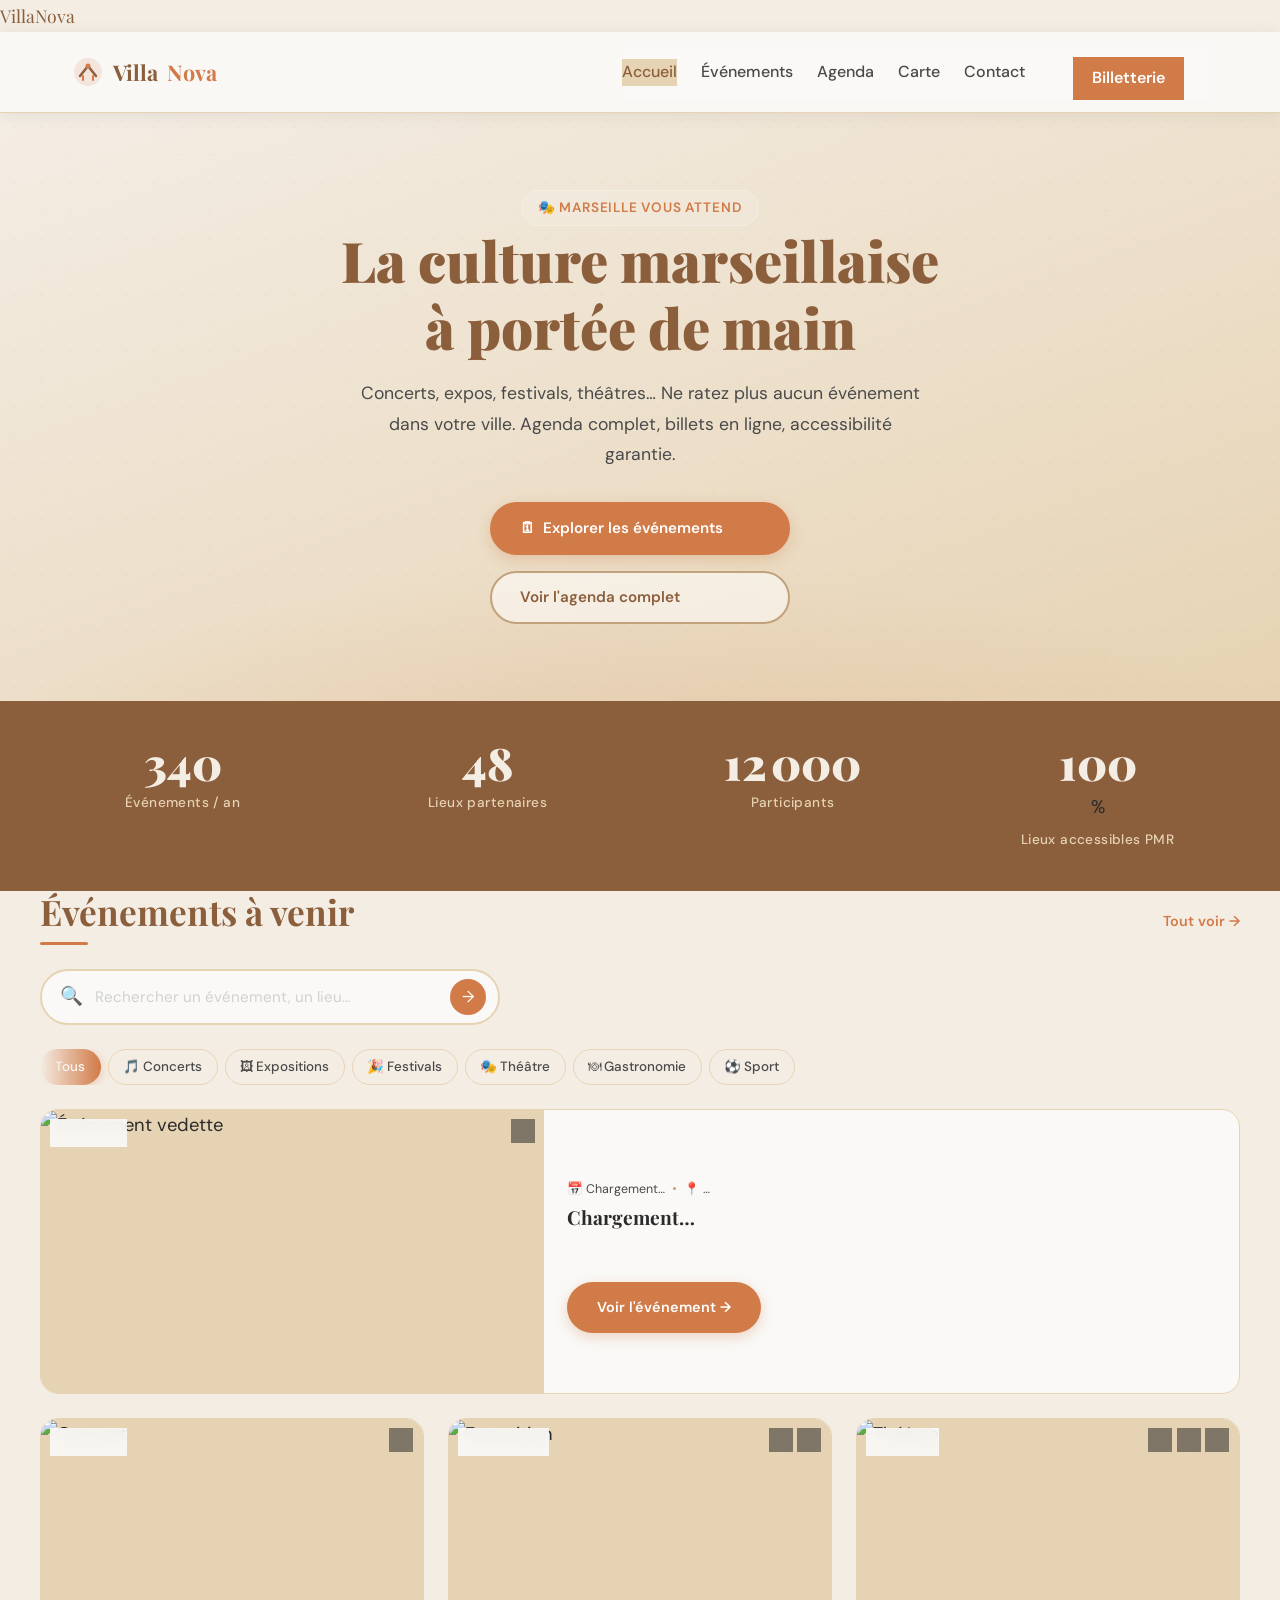
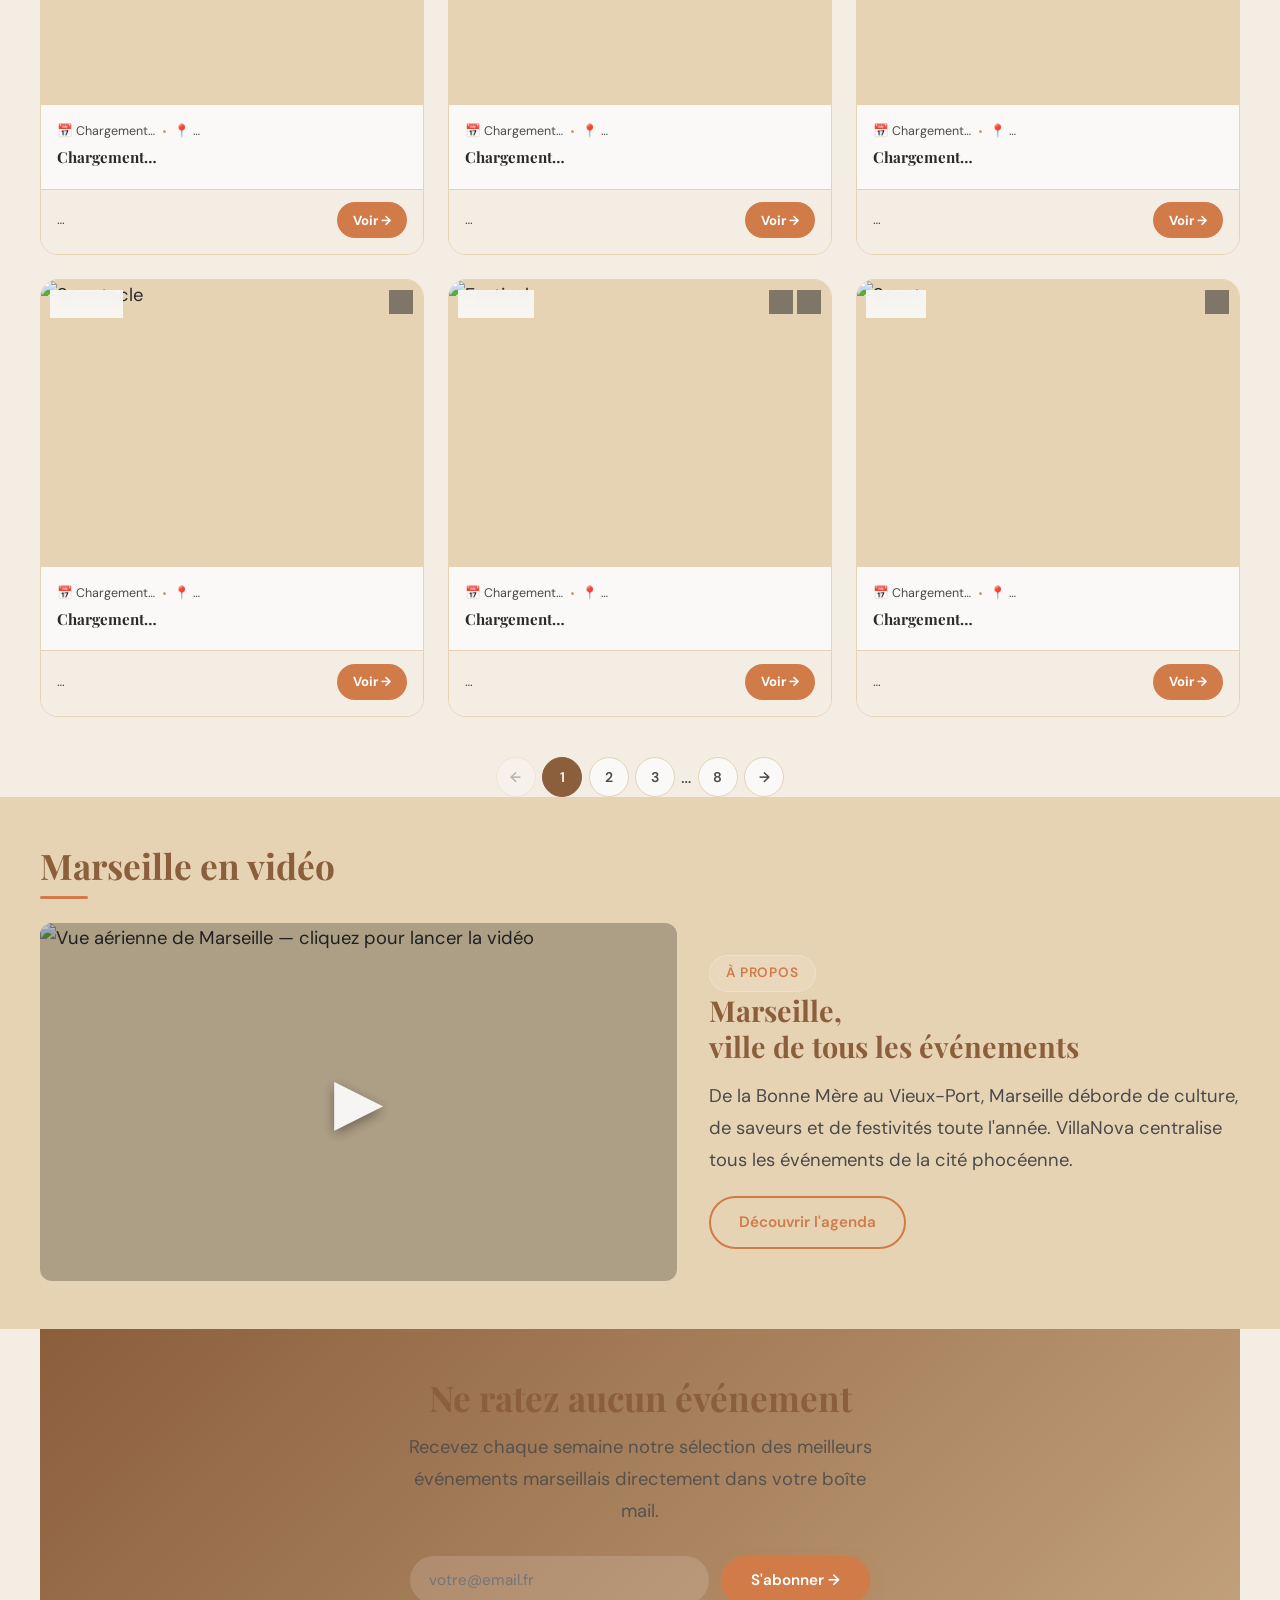
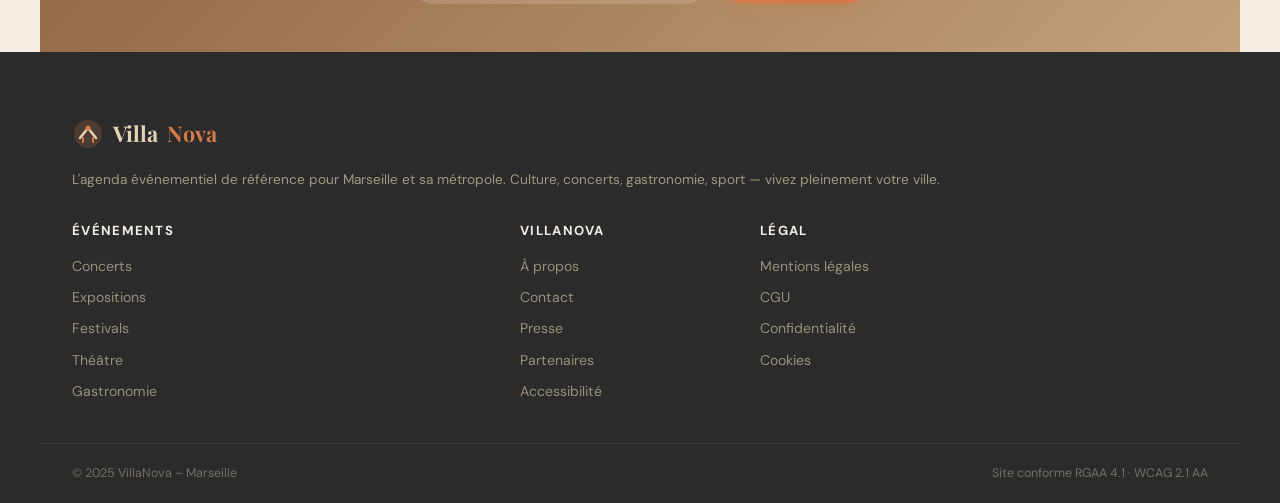
==== commit 61ffc070: "en cours" ====
--- a/index.html
+++ b/index.html
@@ -151,7 +151,7 @@
             <p class="card-desc" id="ev-feat-desc"></p>
             <div class="detail-tags" id="ev-feat-tags" style="margin-top:.8rem;"></div>
             <div style="margin-top:1.2rem;">
-              <a id="ev-feat-link" href="html/evenement-detail.html" class="btn btn-primary" style="font-size:.9rem;">Voir l'événement →</a>
+              <a id="ev-feat-link" href="/html/evenement-detail.html" class="btn btn-primary" style="font-size:.9rem;">Voir l'événement →</a>
             </div>
           </div>
         </article>
@@ -178,7 +178,7 @@
           </div>
           <div class="card-footer">
             <span class="card-price" id="ev1-prix">…</span>
-            <a id="ev1-link" href="html/evenement-detail.html" class="card-cta">Voir →</a>
+            <a id="ev1-link" href="/html/evenement-detail.html" class="card-cta">Voir →</a>
           </div>
         </article>
 
@@ -205,7 +205,7 @@
           </div>
           <div class="card-footer">
             <span class="card-price" id="ev2-prix">…</span>
-            <a id="ev2-link" href="html/evenement-detail.html" class="card-cta">Voir →</a>
+            <a id="ev2-link" href="/html/evenement-detail.html" class="card-cta">Voir →</a>
           </div>
         </article>
 
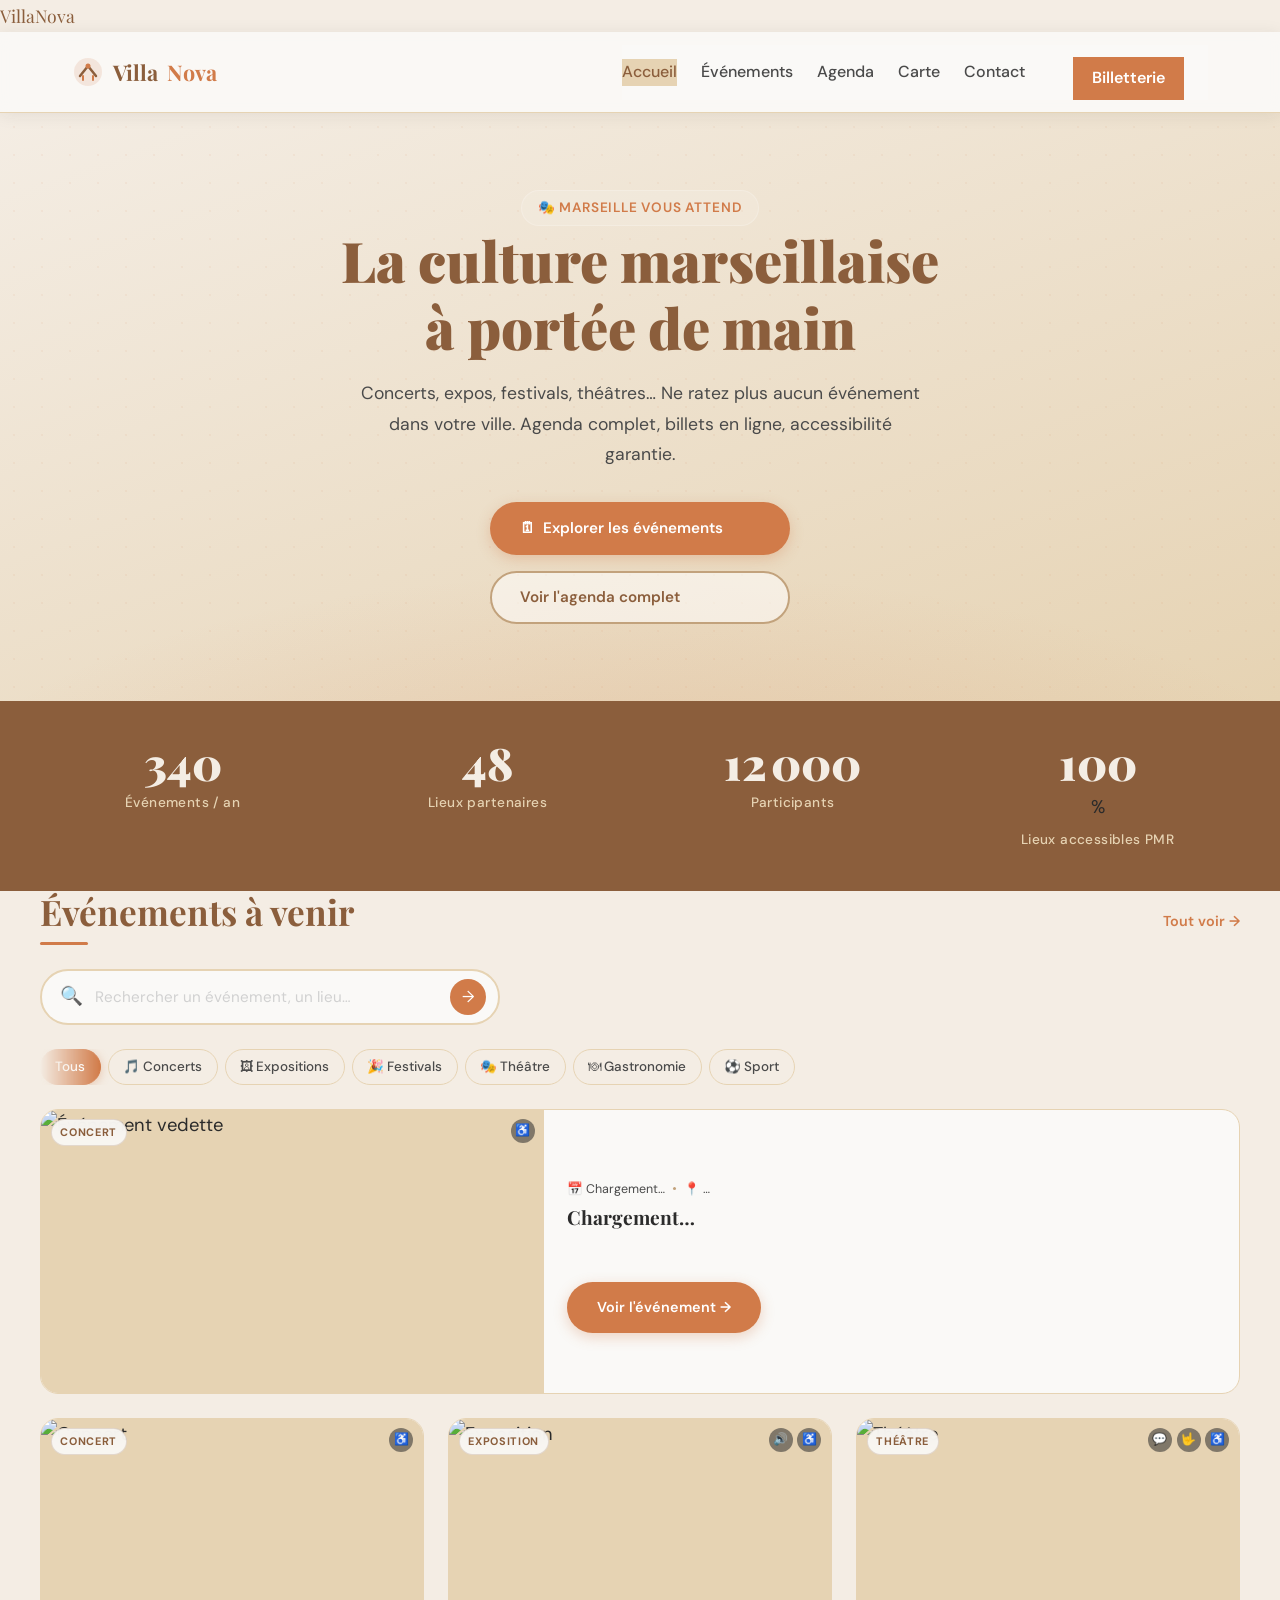
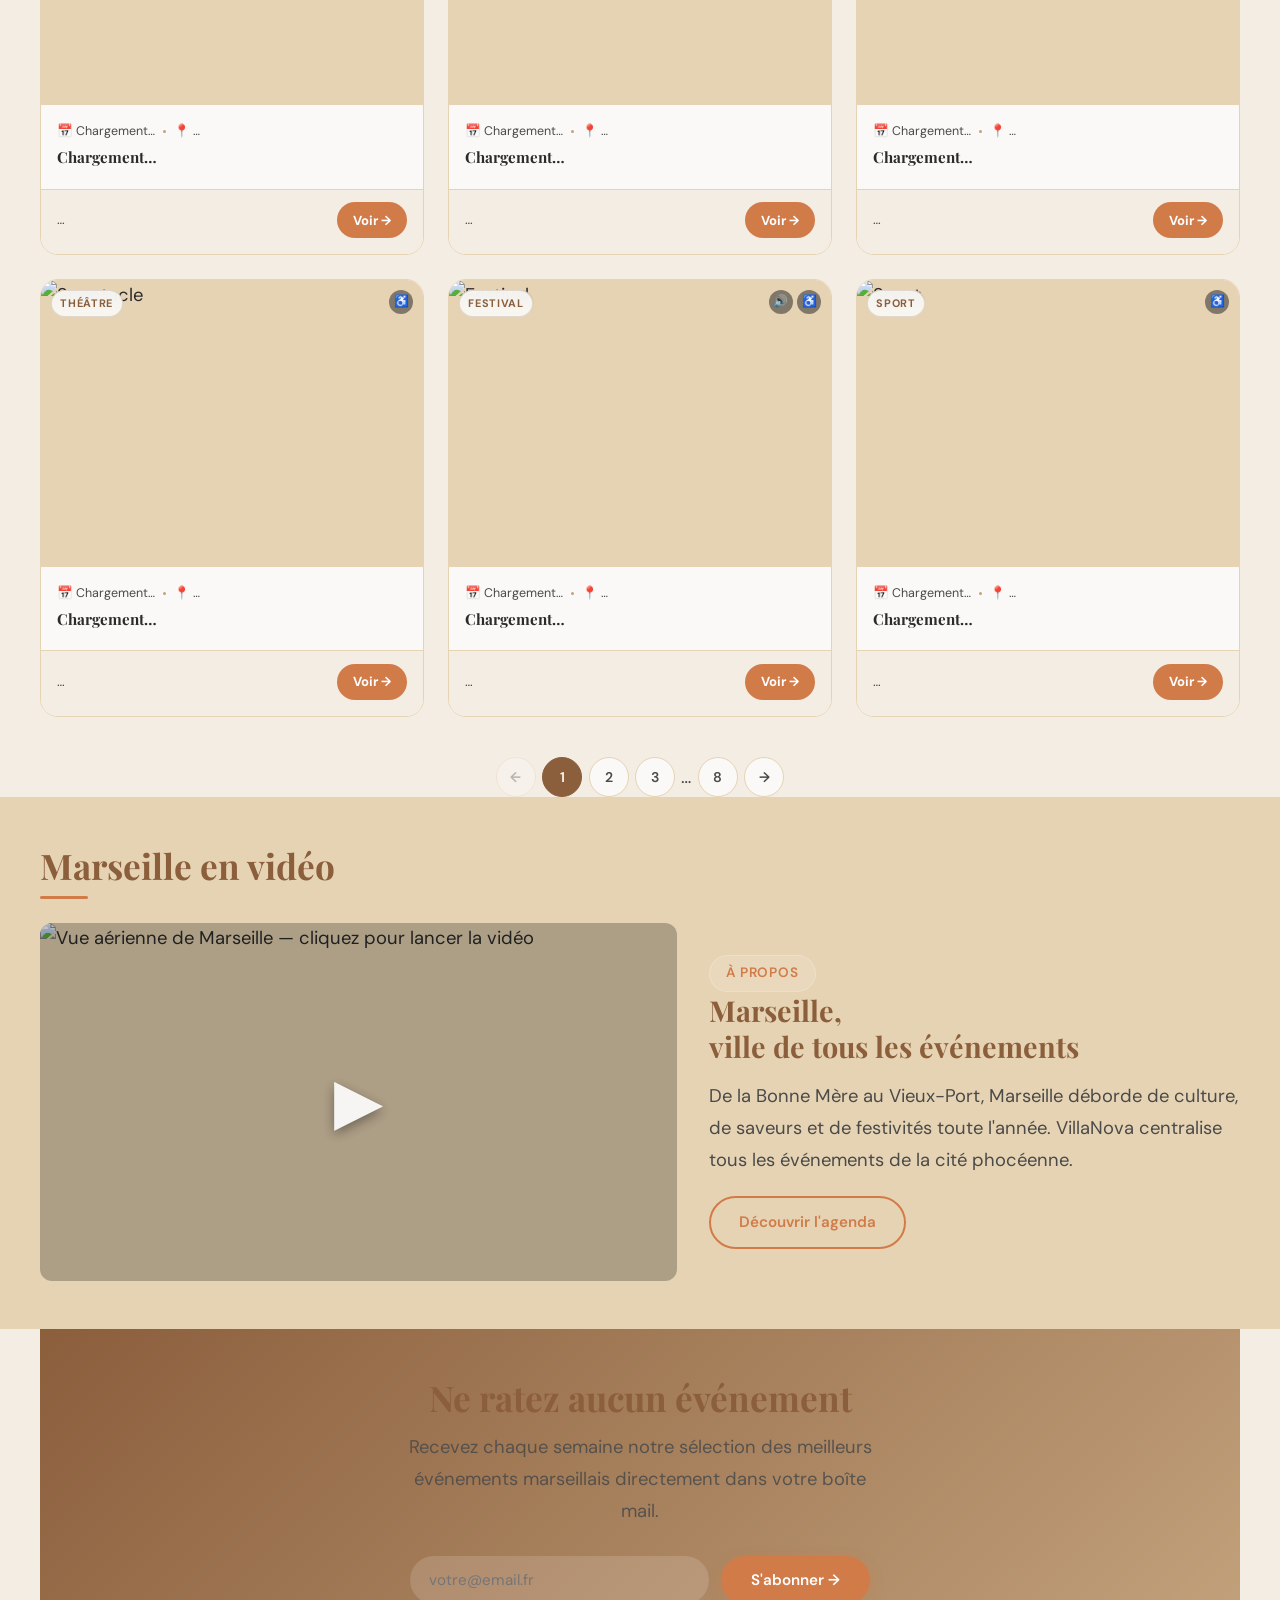
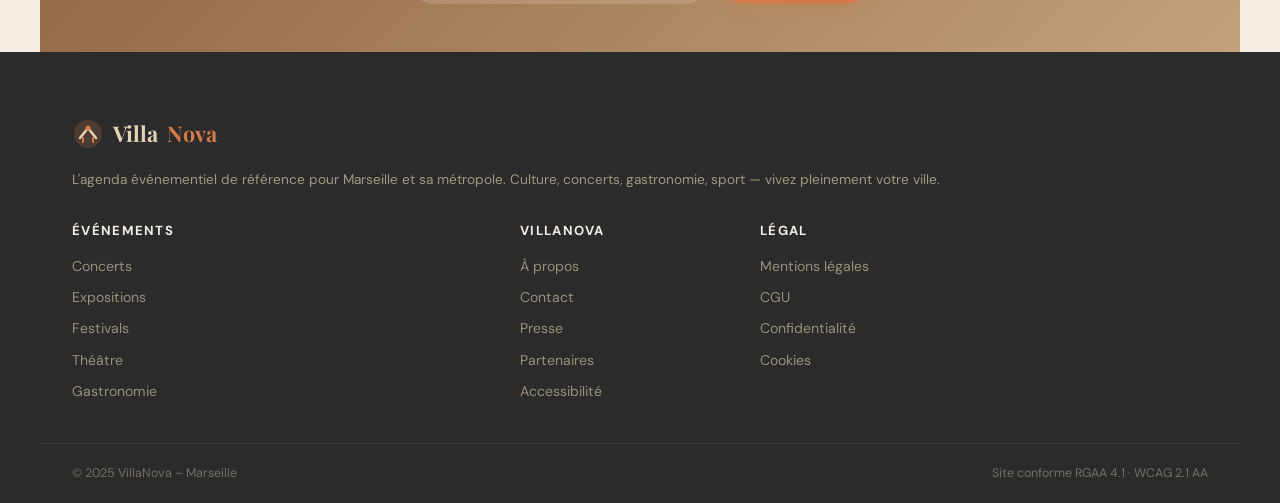
==== commit d4557986: "test toujours pour deploiement" ====
--- a/index.html
+++ b/index.html
@@ -151,7 +151,7 @@
             <p class="card-desc" id="ev-feat-desc"></p>
             <div class="detail-tags" id="ev-feat-tags" style="margin-top:.8rem;"></div>
             <div style="margin-top:1.2rem;">
-              <a id="ev-feat-link" href="/html/evenement-detail.html" class="btn btn-primary" style="font-size:.9rem;">Voir l'événement →</a>
+              <a id="ev-feat-link" href="html/evenement-detail.html" class="btn btn-primary" style="font-size:.9rem;">Voir l'événement →</a>
             </div>
           </div>
         </article>
@@ -178,7 +178,7 @@
           </div>
           <div class="card-footer">
             <span class="card-price" id="ev1-prix">…</span>
-            <a id="ev1-link" href="/html/evenement-detail.html" class="card-cta">Voir →</a>
+            <a id="ev1-link" href="html/evenement-detail.html" class="card-cta">Voir →</a>
           </div>
         </article>
 
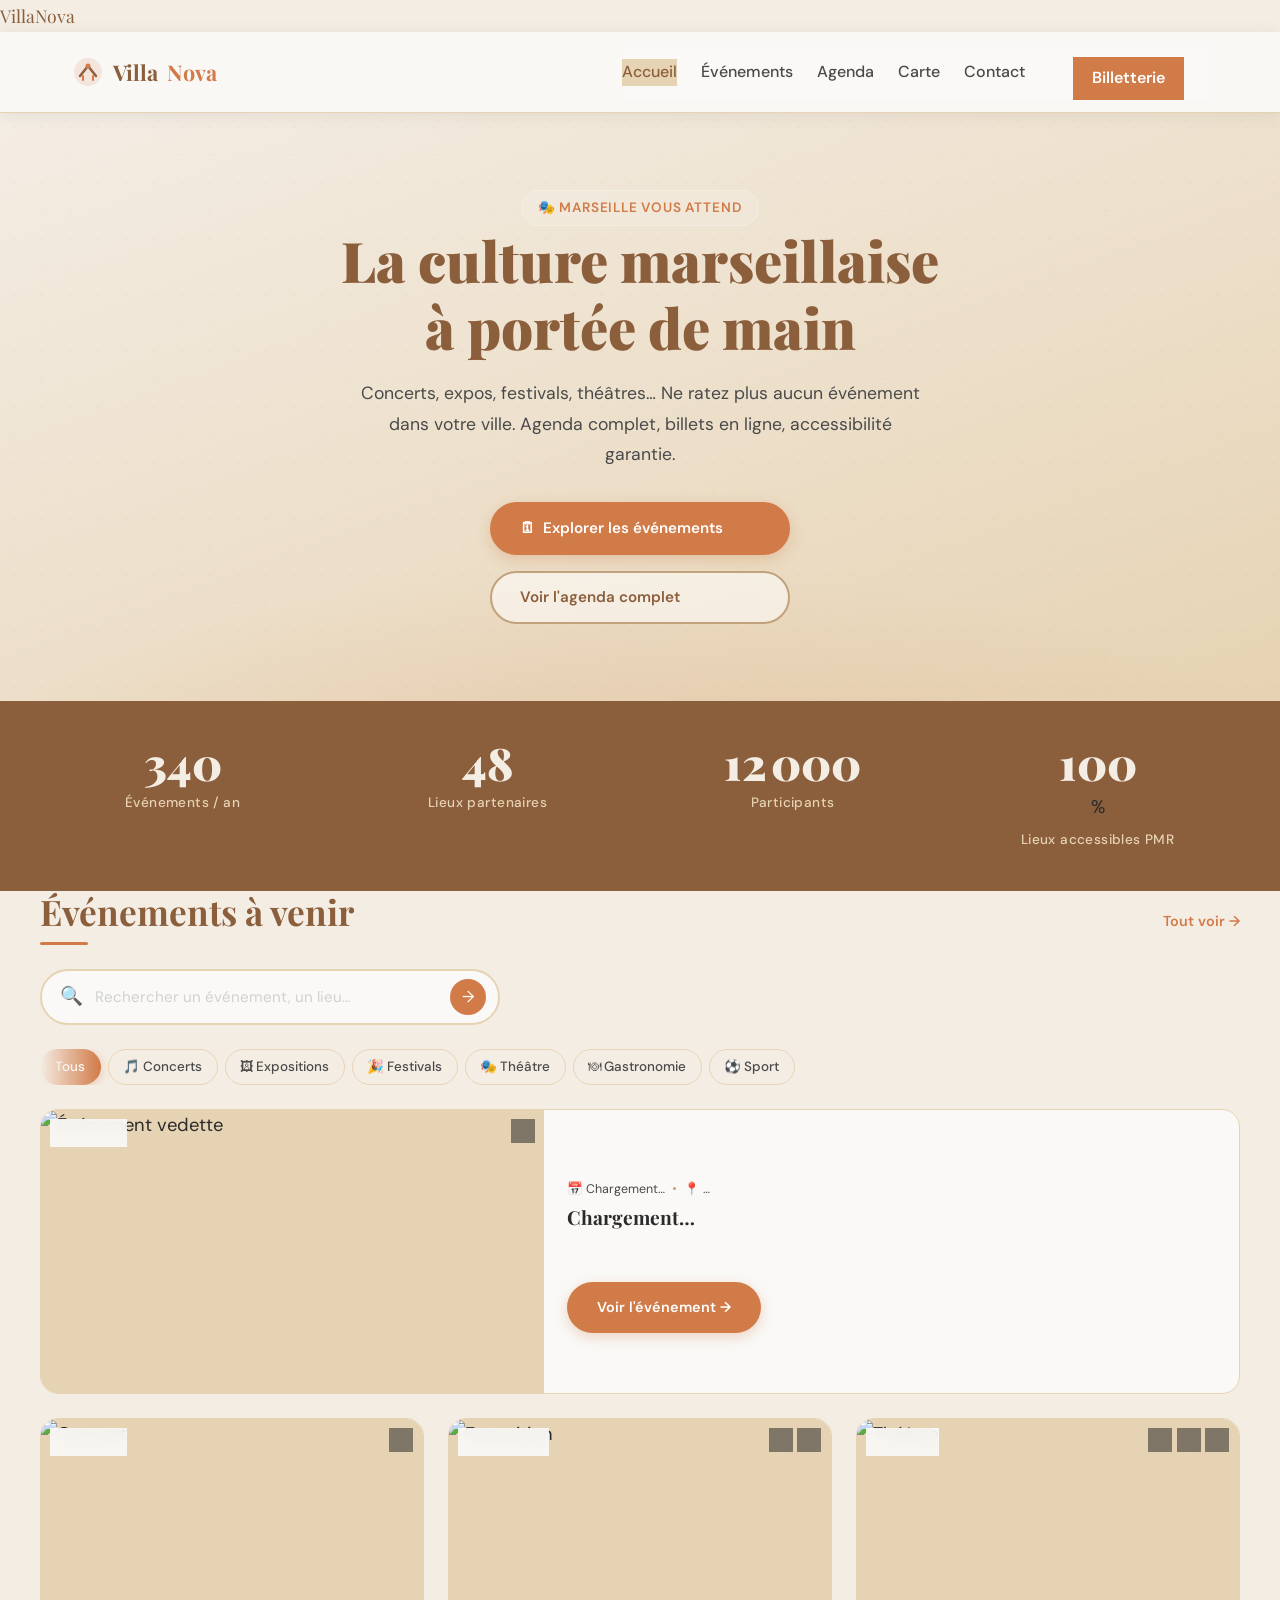
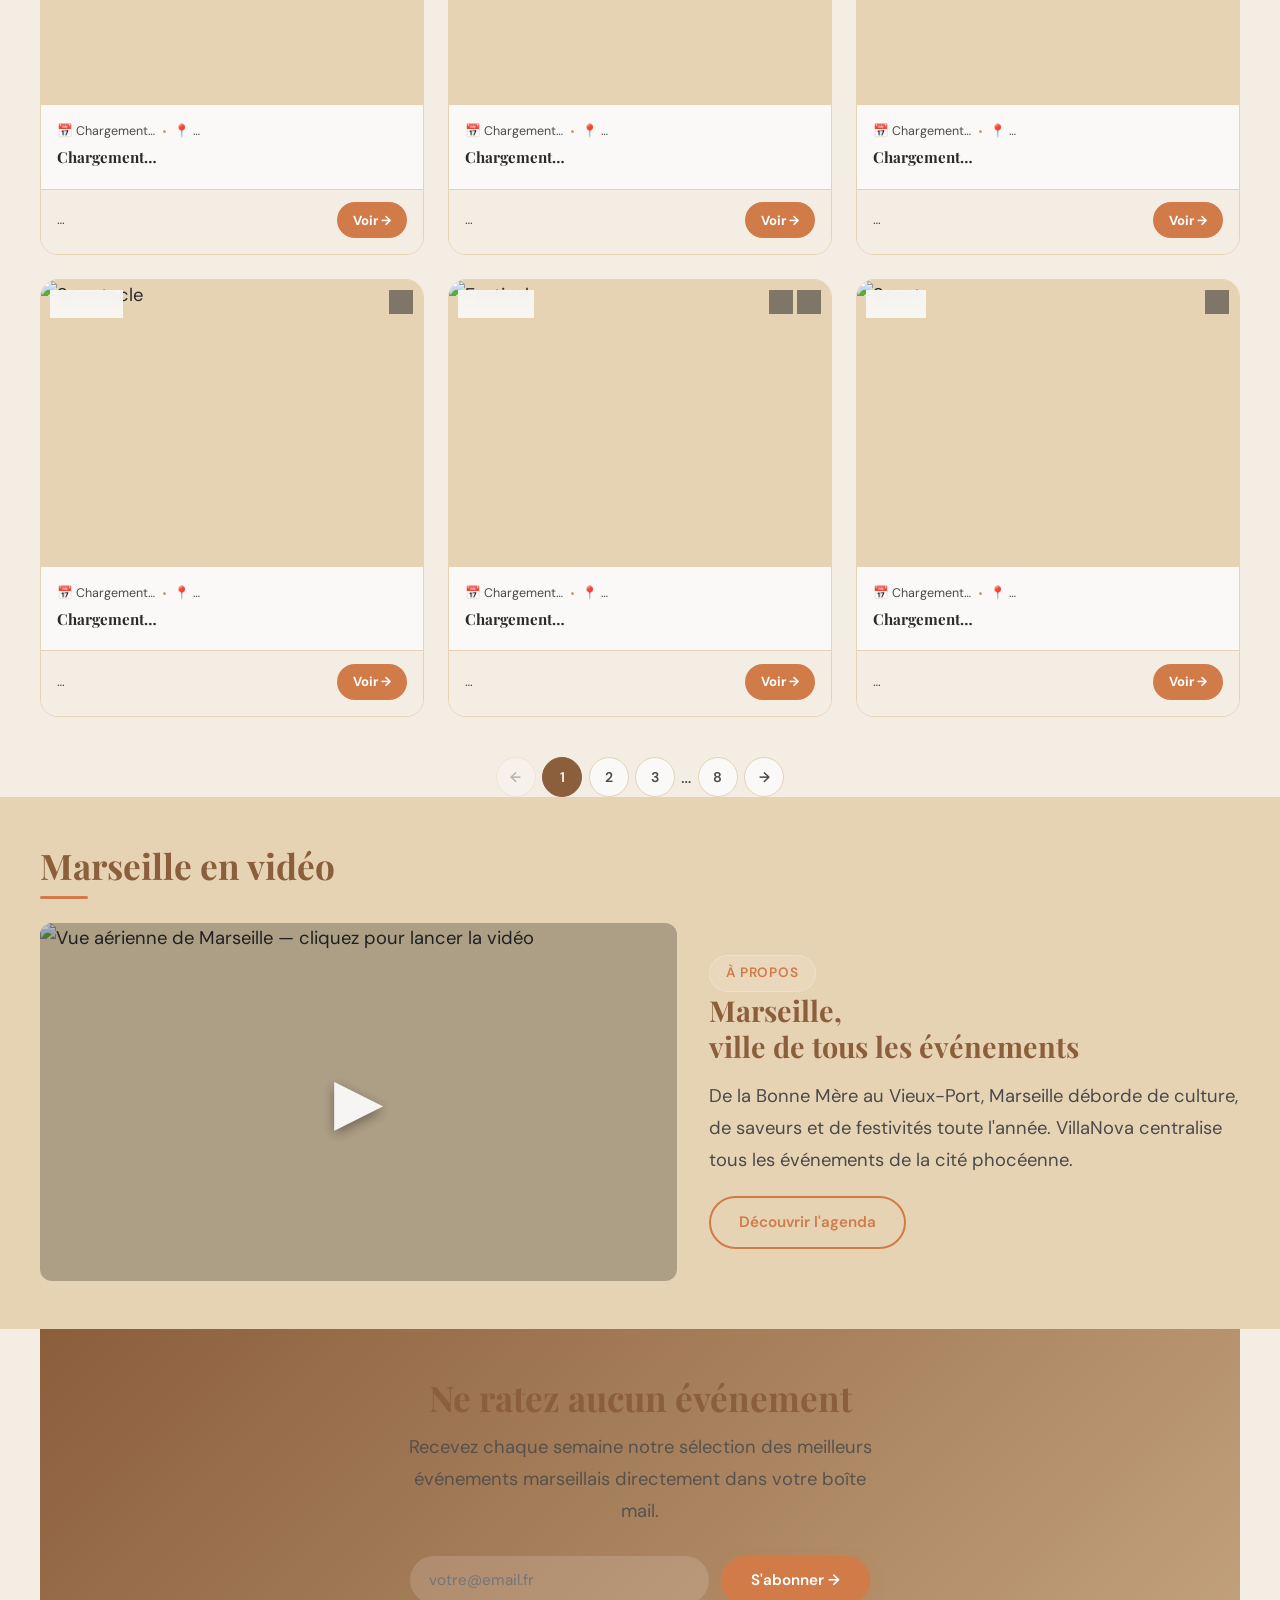
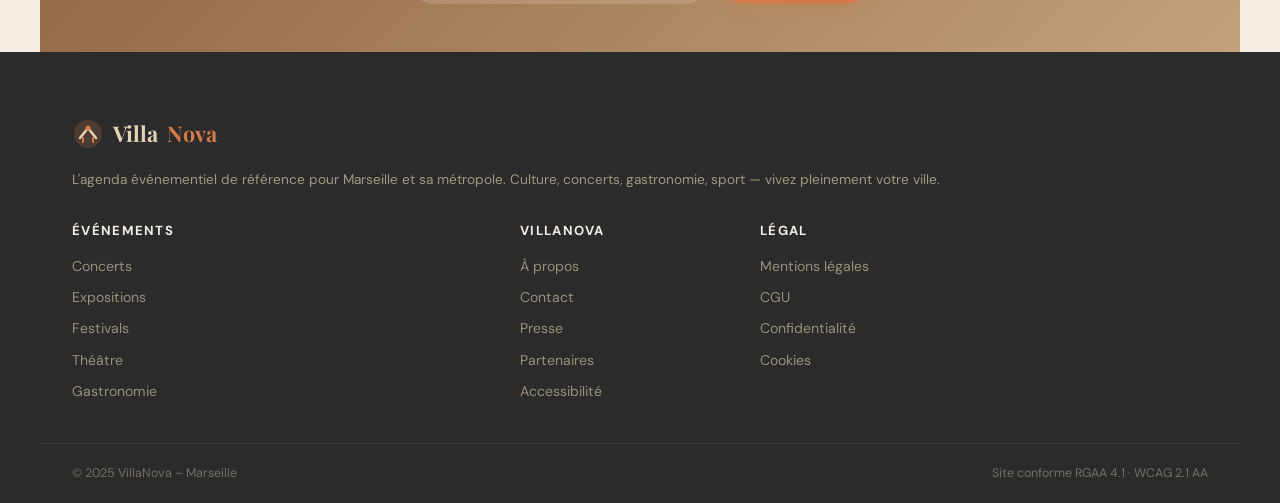
==== commit 9ef56ebd: "Fix" ====
--- a/index.html
+++ b/index.html
@@ -151,7 +151,7 @@
             <p class="card-desc" id="ev-feat-desc"></p>
             <div class="detail-tags" id="ev-feat-tags" style="margin-top:.8rem;"></div>
             <div style="margin-top:1.2rem;">
-              <a id="ev-feat-link" href="html/evenement-detail.html" class="btn btn-primary" style="font-size:.9rem;">Voir l'événement →</a>
+              <a id="ev-feat-link" href="./html/evenement-detail.html" class="btn btn-primary" style="font-size:.9rem;">Voir l'événement →</a>
             </div>
           </div>
         </article>
@@ -178,7 +178,7 @@
           </div>
           <div class="card-footer">
             <span class="card-price" id="ev1-prix">…</span>
-            <a id="ev1-link" href="html/evenement-detail.html" class="card-cta">Voir →</a>
+            <a id="ev1-link" href="./html/evenement-detail.html" class="card-cta">Voir →</a>
           </div>
         </article>
 
@@ -205,7 +205,7 @@
           </div>
           <div class="card-footer">
             <span class="card-price" id="ev2-prix">…</span>
-            <a id="ev2-link" href="/html/evenement-detail.html" class="card-cta">Voir →</a>
+            <a id="ev2-link" href="./html/evenement-detail.html" class="card-cta">Voir →</a>
           </div>
         </article>
 
@@ -233,7 +233,7 @@
           </div>
           <div class="card-footer">
             <span class="card-price" id="ev3-prix">…</span>
-            <a id="ev3-link" href="html/evenement-detail.html" class="card-cta">Voir →</a>
+            <a id="ev3-link" href="./html/evenement-detail.html" class="card-cta">Voir →</a>
           </div>
         </article>
 
@@ -259,7 +259,7 @@
           </div>
           <div class="card-footer">
             <span class="card-price" id="ev4-prix">…</span>
-            <a id="ev4-link" href="html/evenement-detail.html" class="card-cta">Voir →</a>
+            <a id="ev4-link" href="./html/evenement-detail.html" class="card-cta">Voir →</a>
           </div>
         </article>
 
@@ -286,7 +286,7 @@
           </div>
           <div class="card-footer">
             <span class="card-price" id="ev5-prix">…</span>
-            <a id="ev5-link" href="html/evenement-detail.html" class="card-cta">Voir →</a>
+            <a id="ev5-link" href="/html/evenement-detail.html" class="card-cta">Voir →</a>
           </div>
         </article>
 
@@ -312,7 +312,7 @@
           </div>
           <div class="card-footer">
             <span class="card-price" id="ev6-prix">…</span>
-            <a id="ev6-link" href="html/evenement-detail.html" class="card-cta">Voir →</a>
+            <a id="ev6-link" href="/html/evenement-detail.html" class="card-cta">Voir →</a>
           </div>
         </article>
 
